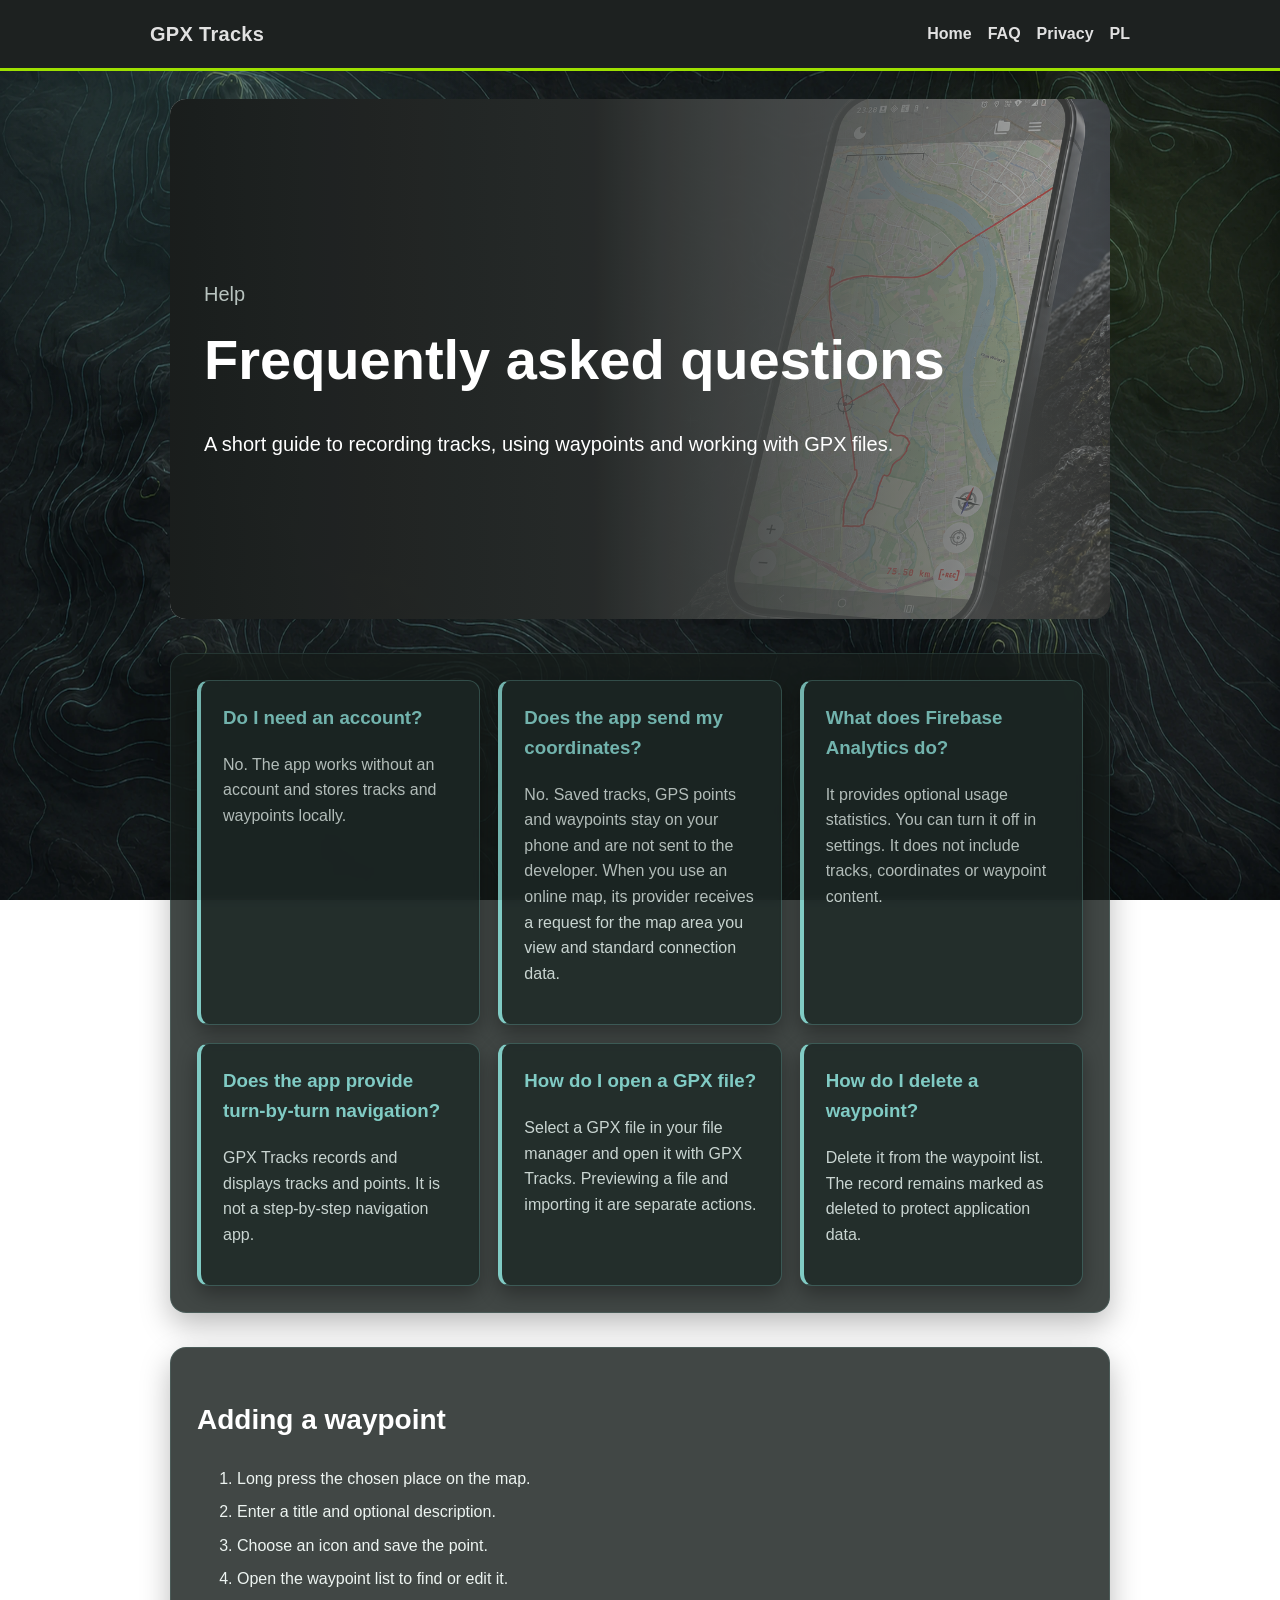
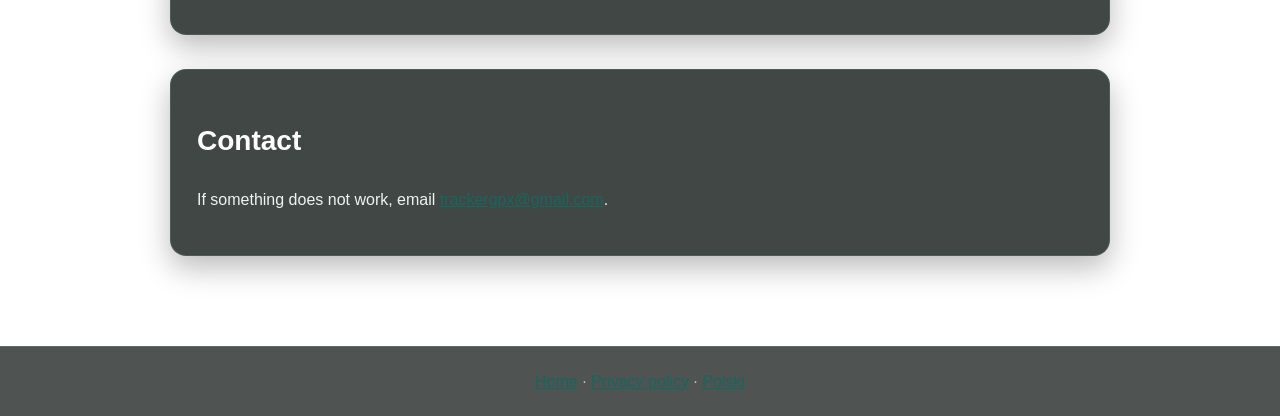
==== faq-en.html @ 9d8d98e7 "nowy tekst" ====
<!doctype html><html lang="en"><head><meta charset="utf-8"><meta name="viewport" content="width=device-width, initial-scale=1"><title>FAQ – GPX Tracks</title><link rel="stylesheet" href="style.css"></head><body><header><nav><strong>GPX Tracks</strong><div><a href="index-en.html">Home</a><a href="faq-en.html">FAQ</a><a href="privacy.html">Privacy</a><a href="faq.html">PL</a></div></nav></header><main><div class="hero"><p class="muted">Help</p><h1>Frequently asked questions</h1><p>A short guide to recording tracks, using waypoints and working with GPX files.</p></div><section><div class="grid"><article class="card"><h3>Do I need an account?</h3><p>No. The app works without an account and stores tracks and waypoints locally.</p></article><article class="card"><h3>Does the app send my coordinates?</h3><p>No. Saved tracks, GPS points and waypoints stay on your phone and are not sent to the developer. When you use an online map, its provider receives a request for the map area you view and standard connection data.</p></article><article class="card"><h3>What does Firebase Analytics do?</h3><p>It provides optional usage statistics. You can turn it off in settings. It does not include tracks, coordinates or waypoint content.</p></article><article class="card"><h3>Does the app provide turn-by-turn navigation?</h3><p>GPX Tracks records and displays tracks and points. It is not a step-by-step navigation app.</p></article><article class="card"><h3>How do I open a GPX file?</h3><p>Select a GPX file in your file manager and open it with GPX Tracks. Previewing a file and importing it are separate actions.</p></article><article class="card"><h3>How do I delete a waypoint?</h3><p>Delete it from the waypoint list. The record remains marked as deleted to protect application data.</p></article></div></section><section><h2>Adding a waypoint</h2><ol><li>Long press the chosen place on the map.</li><li>Enter a title and optional description.</li><li>Choose an icon and save the point.</li><li>Open the waypoint list to find or edit it.</li></ol></section><section><h2>Contact</h2><p>If something does not work, email <a href="mailto:trackergpx@gmail.com">trackergpx@gmail.com</a>.</p></section></main><footer><a href="index-en.html">Home</a> · <a href="privacy.html">Privacy policy</a> · <a href="faq.html">Polski</a></footer></body></html>
---- style.css ----
:root{--dark:#202423;--panel:#2d3331;--lime:#b3ff00;--teal:#80cbc4;--bg:#eef1ef;--text:#26332f;--muted:#65716d}
*{box-sizing:border-box}body{font-family:Arial,sans-serif;margin:0;background:radial-gradient(circle at 12% 8%,rgba(128,203,196,.18),transparent 28%),radial-gradient(circle at 88% 28%,rgba(179,255,0,.08),transparent 26%),url("assets/gpx-tracks-contours-realistic-4k.webp"),linear-gradient(135deg,#111716 0%,#202827 48%,#121716 100%);background-attachment:fixed;color:#edf4f1;line-height:1.6}header{background:var(--dark);color:#fff;padding:18px 24px;border-bottom:3px solid var(--lime)}nav{max-width:980px;margin:auto;display:flex;gap:18px;align-items:center;justify-content:space-between;flex-wrap:wrap}nav strong{font-size:20px;letter-spacing:.3px}nav div{display:flex;gap:16px;flex-wrap:wrap}nav a{color:#fff;text-decoration:none;font-weight:bold}main{max-width:980px;margin:0 auto;padding:28px 20px 56px}section:not(.visual){background:rgba(24,31,29,.82);padding:26px;border:1px solid rgba(128,203,196,.16);border-radius:16px;box-shadow:0 12px 30px #0004}section:not(.visual) h2{color:#fff}.hero{padding:54px 0 34px;max-width:720px}.hero h1{font-size:clamp(32px,6vw,56px);line-height:1.08;color:var(--dark);margin:0 0 18px}.hero p{font-size:20px}.button{display:inline-block;background:var(--lime);color:var(--dark);padding:12px 18px;border-radius:8px;text-decoration:none;font-weight:bold;margin:8px 8px 8px 0}.button.secondary{background:var(--dark);color:#fff}.grid{display:grid;grid-template-columns:repeat(auto-fit,minmax(220px,1fr));gap:18px}.card{background:rgba(31,42,40,.86);padding:22px;border-radius:12px;border:1px solid rgba(128,203,196,.28);border-left:4px solid var(--teal);box-shadow:0 8px 20px #0005;backdrop-filter:blur(4px)}.card h2,.card h3{color:var(--dark);margin-top:0}section{margin:34px 0}h2{color:var(--dark);font-size:28px}.muted,.updated{color:var(--muted);font-size:14px}li{margin:8px 0}footer{border-top:1px solid rgba(128,203,196,.2);padding:22px 20px;color:#b8c3bf;text-align:center;background:rgba(12,17,16,.72)}a{color:#17675f}.screenshots{display:grid;grid-template-columns:repeat(auto-fit,minmax(160px,1fr));gap:16px;align-items:start}.screenshots img{width:100%;border-radius:16px;border:3px solid var(--dark);box-shadow:0 8px 18px #0002}
.hero{background-image:linear-gradient(90deg,rgba(238,241,239,.96) 0%,rgba(238,241,239,.82) 52%,rgba(238,241,239,.25) 100%),url("assets/gpx-tracks-hero-real-screen.png");background-size:cover;background-position:center right;border-radius:16px;padding:54px 34px 34px;max-width:980px}
.visual img{width:100%;border-radius:16px}
.visual{display:none}.hero{position:relative;overflow:hidden;min-height:520px;display:flex;flex-direction:column;justify-content:center}.hero:before{content:"";position:absolute;inset:0;background:linear-gradient(90deg,rgba(20,24,23,.96) 0%,rgba(20,24,23,.88) 45%,rgba(20,24,23,.18) 100%);z-index:0}.hero>*{position:relative;z-index:1}.hero h1,.hero p{color:#fff}.hero .muted{color:#b8c3bf}.hero a{color:var(--dark)}.hero .button.secondary{color:#fff}@media(max-width:640px){.hero{min-height:500px;padding:34px 24px}.hero:before{background:rgba(20,24,23,.78)}}
main:has(.updated){background:#fff;color:var(--text);border-radius:16px;box-shadow:0 12px 30px #0004}main:has(.updated) h1,main:has(.updated) h2{color:var(--dark)}
body{background-repeat:no-repeat;background-size:100% 100%;}
.card{color:#edf4f1}.card p{color:#c9d5d1}.card h3{color:var(--teal)}
body:after{content:"";position:fixed;inset:0;background:rgba(8,14,13,.12);pointer-events:none;z-index:0}
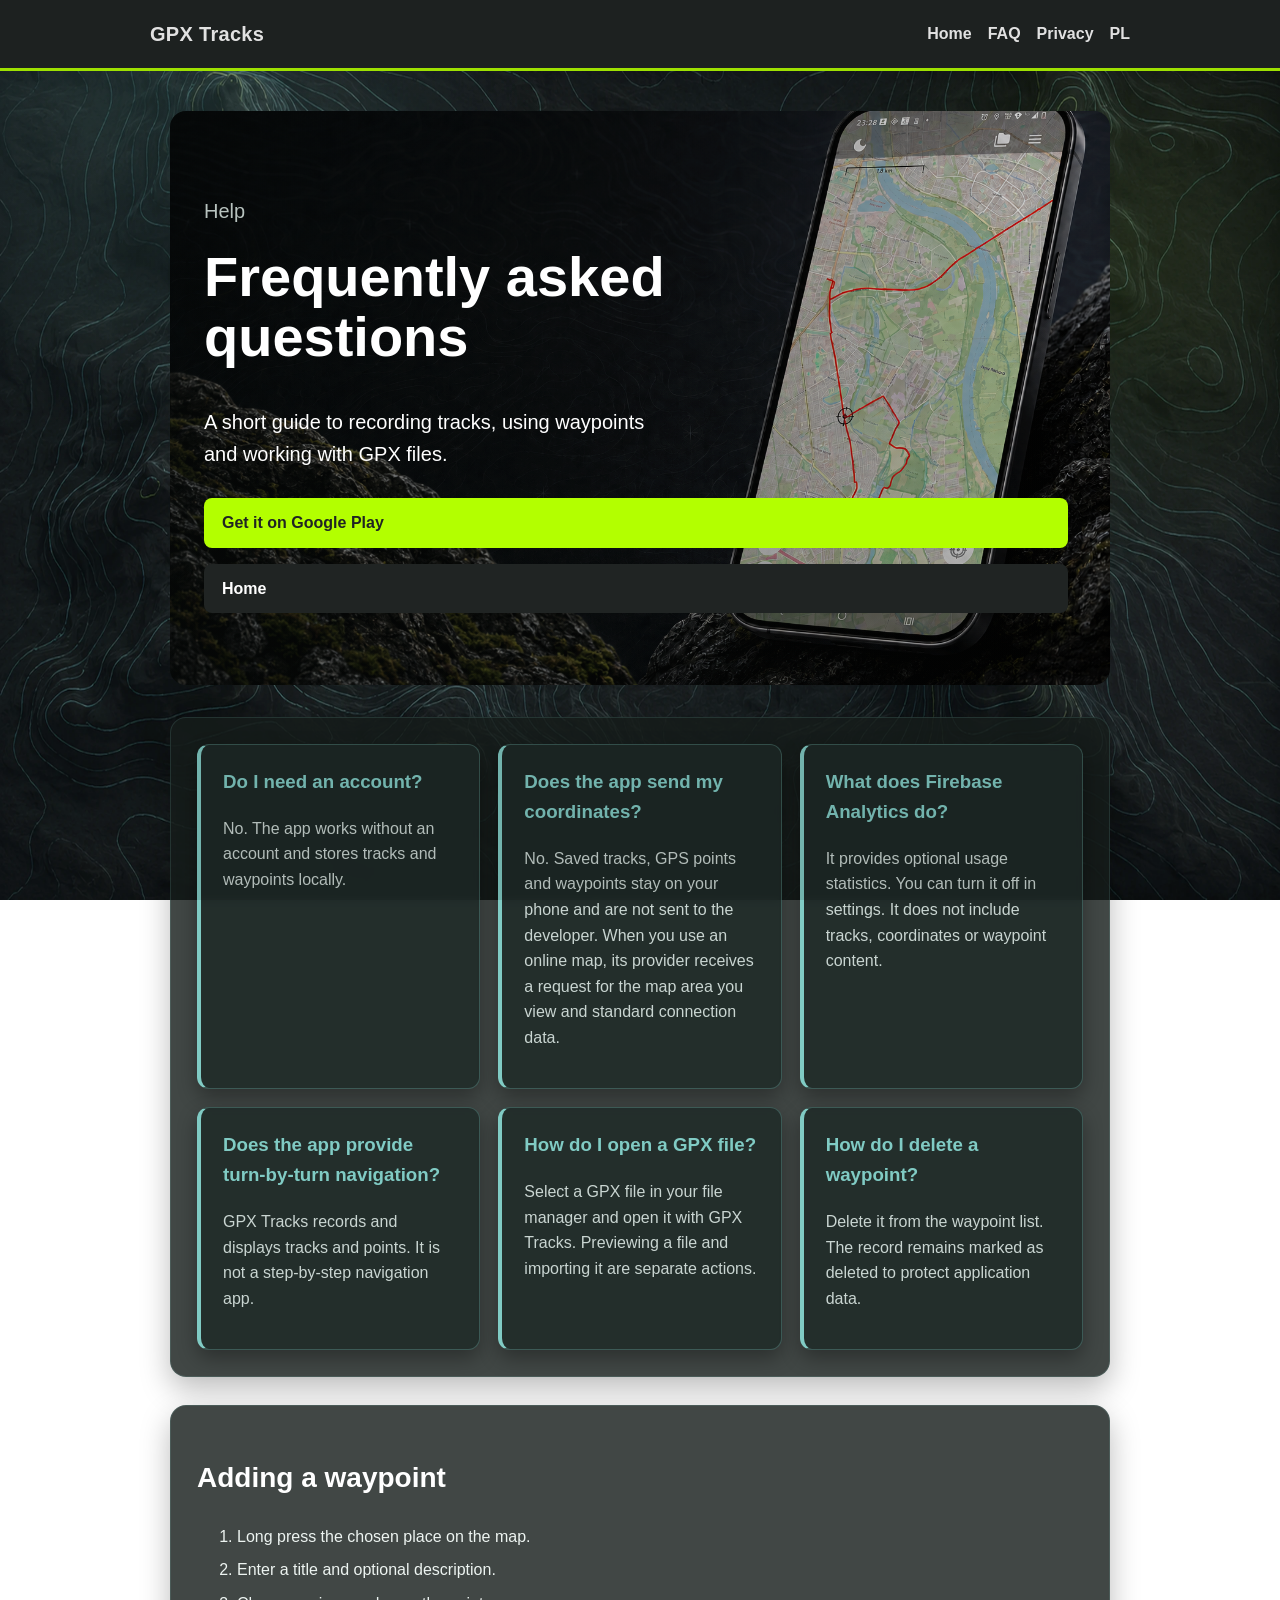
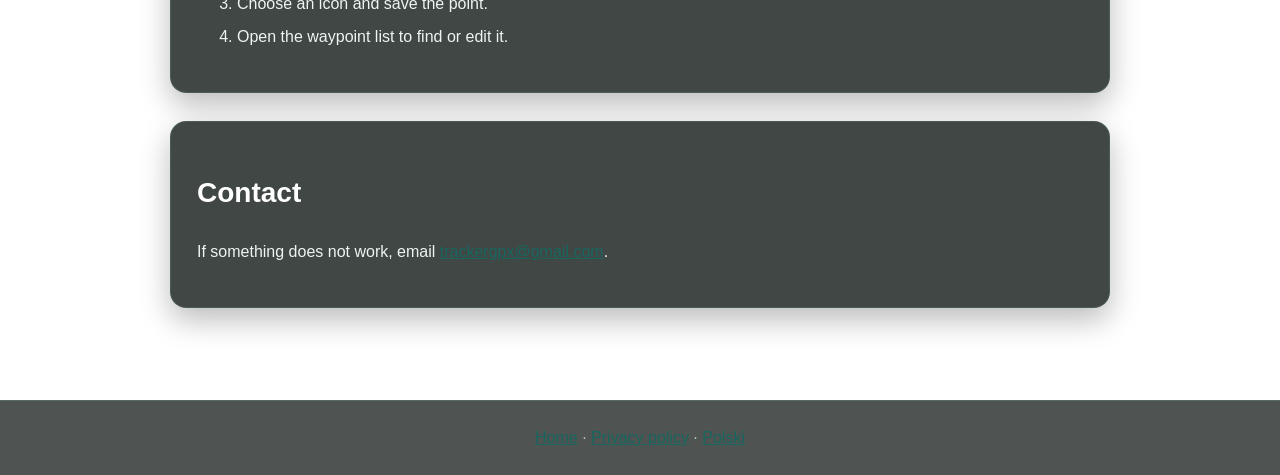
==== commit 0f5316be: "asj" ====
--- a/faq-en.html
+++ b/faq-en.html
@@ -1 +1 @@
-<!doctype html><html lang="en"><head><meta charset="utf-8"><meta name="viewport" content="width=device-width, initial-scale=1"><title>FAQ – GPX Tracks</title><link rel="stylesheet" href="style.css"></head><body><header><nav><strong>GPX Tracks</strong><div><a href="index-en.html">Home</a><a href="faq-en.html">FAQ</a><a href="privacy.html">Privacy</a><a href="faq.html">PL</a></div></nav></header><main><div class="hero"><p class="muted">Help</p><h1>Frequently asked questions</h1><p>A short guide to recording tracks, using waypoints and working with GPX files.</p></div><section><div class="grid"><article class="card"><h3>Do I need an account?</h3><p>No. The app works without an account and stores tracks and waypoints locally.</p></article><article class="card"><h3>Does the app send my coordinates?</h3><p>No. Saved tracks, GPS points and waypoints stay on your phone and are not sent to the developer. When you use an online map, its provider receives a request for the map area you view and standard connection data.</p></article><article class="card"><h3>What does Firebase Analytics do?</h3><p>It provides optional usage statistics. You can turn it off in settings. It does not include tracks, coordinates or waypoint content.</p></article><article class="card"><h3>Does the app provide turn-by-turn navigation?</h3><p>GPX Tracks records and displays tracks and points. It is not a step-by-step navigation app.</p></article><article class="card"><h3>How do I open a GPX file?</h3><p>Select a GPX file in your file manager and open it with GPX Tracks. Previewing a file and importing it are separate actions.</p></article><article class="card"><h3>How do I delete a waypoint?</h3><p>Delete it from the waypoint list. The record remains marked as deleted to protect application data.</p></article></div></section><section><h2>Adding a waypoint</h2><ol><li>Long press the chosen place on the map.</li><li>Enter a title and optional description.</li><li>Choose an icon and save the point.</li><li>Open the waypoint list to find or edit it.</li></ol></section><section><h2>Contact</h2><p>If something does not work, email <a href="mailto:trackergpx@gmail.com">trackergpx@gmail.com</a>.</p></section></main><footer><a href="index-en.html">Home</a> · <a href="privacy.html">Privacy policy</a> · <a href="faq.html">Polski</a></footer></body></html>
+<!doctype html><html lang="en"><head><meta charset="utf-8"><meta name="viewport" content="width=device-width, initial-scale=1"><title>FAQ – GPX Tracks</title><link rel="stylesheet" href="style.css"></head><body><header><nav><strong>GPX Tracks</strong><div><a href="index-en.html">Home</a><a href="faq-en.html">FAQ</a><a href="privacy-en.html">Privacy</a><a href="faq.html">PL</a></div></nav></header><main><div class="hero"><p class="muted">Help</p><h1>Frequently asked questions</h1><p>A short guide to recording tracks, using waypoints and working with GPX files.</p><a class="button" href="https://play.google.com/store/apps/details?id=pl.smolisoft.gpxtracker">Get it on Google Play</a><a class="button secondary" href="index-en.html">Home</a></div><section><div class="grid"><article class="card"><h3>Do I need an account?</h3><p>No. The app works without an account and stores tracks and waypoints locally.</p></article><article class="card"><h3>Does the app send my coordinates?</h3><p>No. Saved tracks, GPS points and waypoints stay on your phone and are not sent to the developer. When you use an online map, its provider receives a request for the map area you view and standard connection data.</p></article><article class="card"><h3>What does Firebase Analytics do?</h3><p>It provides optional usage statistics. You can turn it off in settings. It does not include tracks, coordinates or waypoint content.</p></article><article class="card"><h3>Does the app provide turn-by-turn navigation?</h3><p>GPX Tracks records and displays tracks and points. It is not a step-by-step navigation app.</p></article><article class="card"><h3>How do I open a GPX file?</h3><p>Select a GPX file in your file manager and open it with GPX Tracks. Previewing a file and importing it are separate actions.</p></article><article class="card"><h3>How do I delete a waypoint?</h3><p>Delete it from the waypoint list. The record remains marked as deleted to protect application data.</p></article></div></section><section><h2>Adding a waypoint</h2><ol><li>Long press the chosen place on the map.</li><li>Enter a title and optional description.</li><li>Choose an icon and save the point.</li><li>Open the waypoint list to find or edit it.</li></ol></section><section><h2>Contact</h2><p>If something does not work, email <a href="mailto:trackergpx@gmail.com">trackergpx@gmail.com</a>.</p></section></main><footer><a href="index-en.html">Home</a> · <a href="privacy-en.html">Privacy policy</a> · <a href="faq.html">Polski</a></footer></body></html>
--- a/style.css
+++ b/style.css
@@ -1,9 +1,19 @@
 :root{--dark:#202423;--panel:#2d3331;--lime:#b3ff00;--teal:#80cbc4;--bg:#eef1ef;--text:#26332f;--muted:#65716d}
 *{box-sizing:border-box}body{font-family:Arial,sans-serif;margin:0;background:radial-gradient(circle at 12% 8%,rgba(128,203,196,.18),transparent 28%),radial-gradient(circle at 88% 28%,rgba(179,255,0,.08),transparent 26%),url("assets/gpx-tracks-contours-realistic-4k.webp"),linear-gradient(135deg,#111716 0%,#202827 48%,#121716 100%);background-attachment:fixed;color:#edf4f1;line-height:1.6}header{background:var(--dark);color:#fff;padding:18px 24px;border-bottom:3px solid var(--lime)}nav{max-width:980px;margin:auto;display:flex;gap:18px;align-items:center;justify-content:space-between;flex-wrap:wrap}nav strong{font-size:20px;letter-spacing:.3px}nav div{display:flex;gap:16px;flex-wrap:wrap}nav a{color:#fff;text-decoration:none;font-weight:bold}main{max-width:980px;margin:0 auto;padding:28px 20px 56px}section:not(.visual){background:rgba(24,31,29,.82);padding:26px;border:1px solid rgba(128,203,196,.16);border-radius:16px;box-shadow:0 12px 30px #0004}section:not(.visual) h2{color:#fff}.hero{padding:54px 0 34px;max-width:720px}.hero h1{font-size:clamp(32px,6vw,56px);line-height:1.08;color:var(--dark);margin:0 0 18px}.hero p{font-size:20px}.button{display:inline-block;background:var(--lime);color:var(--dark);padding:12px 18px;border-radius:8px;text-decoration:none;font-weight:bold;margin:8px 8px 8px 0}.button.secondary{background:var(--dark);color:#fff}.grid{display:grid;grid-template-columns:repeat(auto-fit,minmax(220px,1fr));gap:18px}.card{background:rgba(31,42,40,.86);padding:22px;border-radius:12px;border:1px solid rgba(128,203,196,.28);border-left:4px solid var(--teal);box-shadow:0 8px 20px #0005;backdrop-filter:blur(4px)}.card h2,.card h3{color:var(--dark);margin-top:0}section{margin:34px 0}h2{color:var(--dark);font-size:28px}.muted,.updated{color:var(--muted);font-size:14px}li{margin:8px 0}footer{border-top:1px solid rgba(128,203,196,.2);padding:22px 20px;color:#b8c3bf;text-align:center;background:rgba(12,17,16,.72)}a{color:#17675f}.screenshots{display:grid;grid-template-columns:repeat(auto-fit,minmax(160px,1fr));gap:16px;align-items:start}.screenshots img{width:100%;border-radius:16px;border:3px solid var(--dark);box-shadow:0 8px 18px #0002}
-.hero{background-image:linear-gradient(90deg,rgba(238,241,239,.96) 0%,rgba(238,241,239,.82) 52%,rgba(238,241,239,.25) 100%),url("assets/gpx-tracks-hero-real-screen.png");background-size:cover;background-position:center right;border-radius:16px;padding:54px 34px 34px;max-width:980px}
+.hero{background-image:linear-gradient(90deg,rgba(10,15,14,.32) 0%,rgba(10,15,14,.20) 43%,rgba(10,15,14,.06) 72%,rgba(10,15,14,0) 100%),url("assets/gpx-tracks-hero-real-screen.png");background-size:100% auto;background-position:center bottom;background-repeat:no-repeat;background-color:#0a0f0e;border-radius:16px;padding:54px 34px 34px;max-width:980px;min-height:620px}
 .visual img{width:100%;border-radius:16px}
-.visual{display:none}.hero{position:relative;overflow:hidden;min-height:520px;display:flex;flex-direction:column;justify-content:center}.hero:before{content:"";position:absolute;inset:0;background:linear-gradient(90deg,rgba(20,24,23,.96) 0%,rgba(20,24,23,.88) 45%,rgba(20,24,23,.18) 100%);z-index:0}.hero>*{position:relative;z-index:1}.hero h1,.hero p{color:#fff}.hero .muted{color:#b8c3bf}.hero a{color:var(--dark)}.hero .button.secondary{color:#fff}@media(max-width:640px){.hero{min-height:500px;padding:34px 24px}.hero:before{background:rgba(20,24,23,.78)}}
+.visual{display:none}.hero{position:relative;overflow:hidden;min-height:520px;display:flex;flex-direction:column;justify-content:center}.hero:before{content:"";position:absolute;inset:0;background:linear-gradient(90deg,rgba(10,15,14,.20),rgba(10,15,14,.04));z-index:0}.hero>*{position:relative;z-index:1}.hero h1,.hero p{color:#fff}.hero .muted{color:#b8c3bf}.hero a{color:var(--dark)}.hero .button.secondary{color:#fff}@media(max-width:640px){.hero{min-height:500px;padding:34px 24px}.hero:before{background:rgba(10,15,14,.28)}}
 main:has(.updated){background:#fff;color:var(--text);border-radius:16px;box-shadow:0 12px 30px #0004}main:has(.updated) h1,main:has(.updated) h2{color:var(--dark)}
 body{background-repeat:no-repeat;background-size:100% 100%;}
 .card{color:#edf4f1}.card p{color:#c9d5d1}.card h3{color:var(--teal)}
 body:after{content:"";position:fixed;inset:0;background:rgba(8,14,13,.12);pointer-events:none;z-index:0}
+.hero h1,.hero>p{max-width:470px}.hero .button{position:relative}
+main:has(.updated){background:rgba(24,31,29,.88);color:#edf4f1;border:1px solid rgba(128,203,196,.18);box-shadow:0 12px 30px #0005}main:has(.updated) h1,main:has(.updated) h2{color:#fff}main:has(.updated) a{color:var(--teal)}main:has(.updated) .updated{color:#b8c3bf}
+/* Wspólne odstępy pionowe wszystkich podstron. */
+main{padding:40px 20px 64px}
+.hero{padding:64px 34px;margin:0 0 32px}
+section{margin:28px 0}
+footer{padding:24px 20px}
+@media(max-width:640px){main{padding:28px 16px 44px}.hero{padding:42px 24px;margin-bottom:24px}section{margin:22px 0}}
+main:has(.updated){margin:32px auto 40px}
+@media(max-width:640px){main:has(.updated){margin:22px auto 28px}}
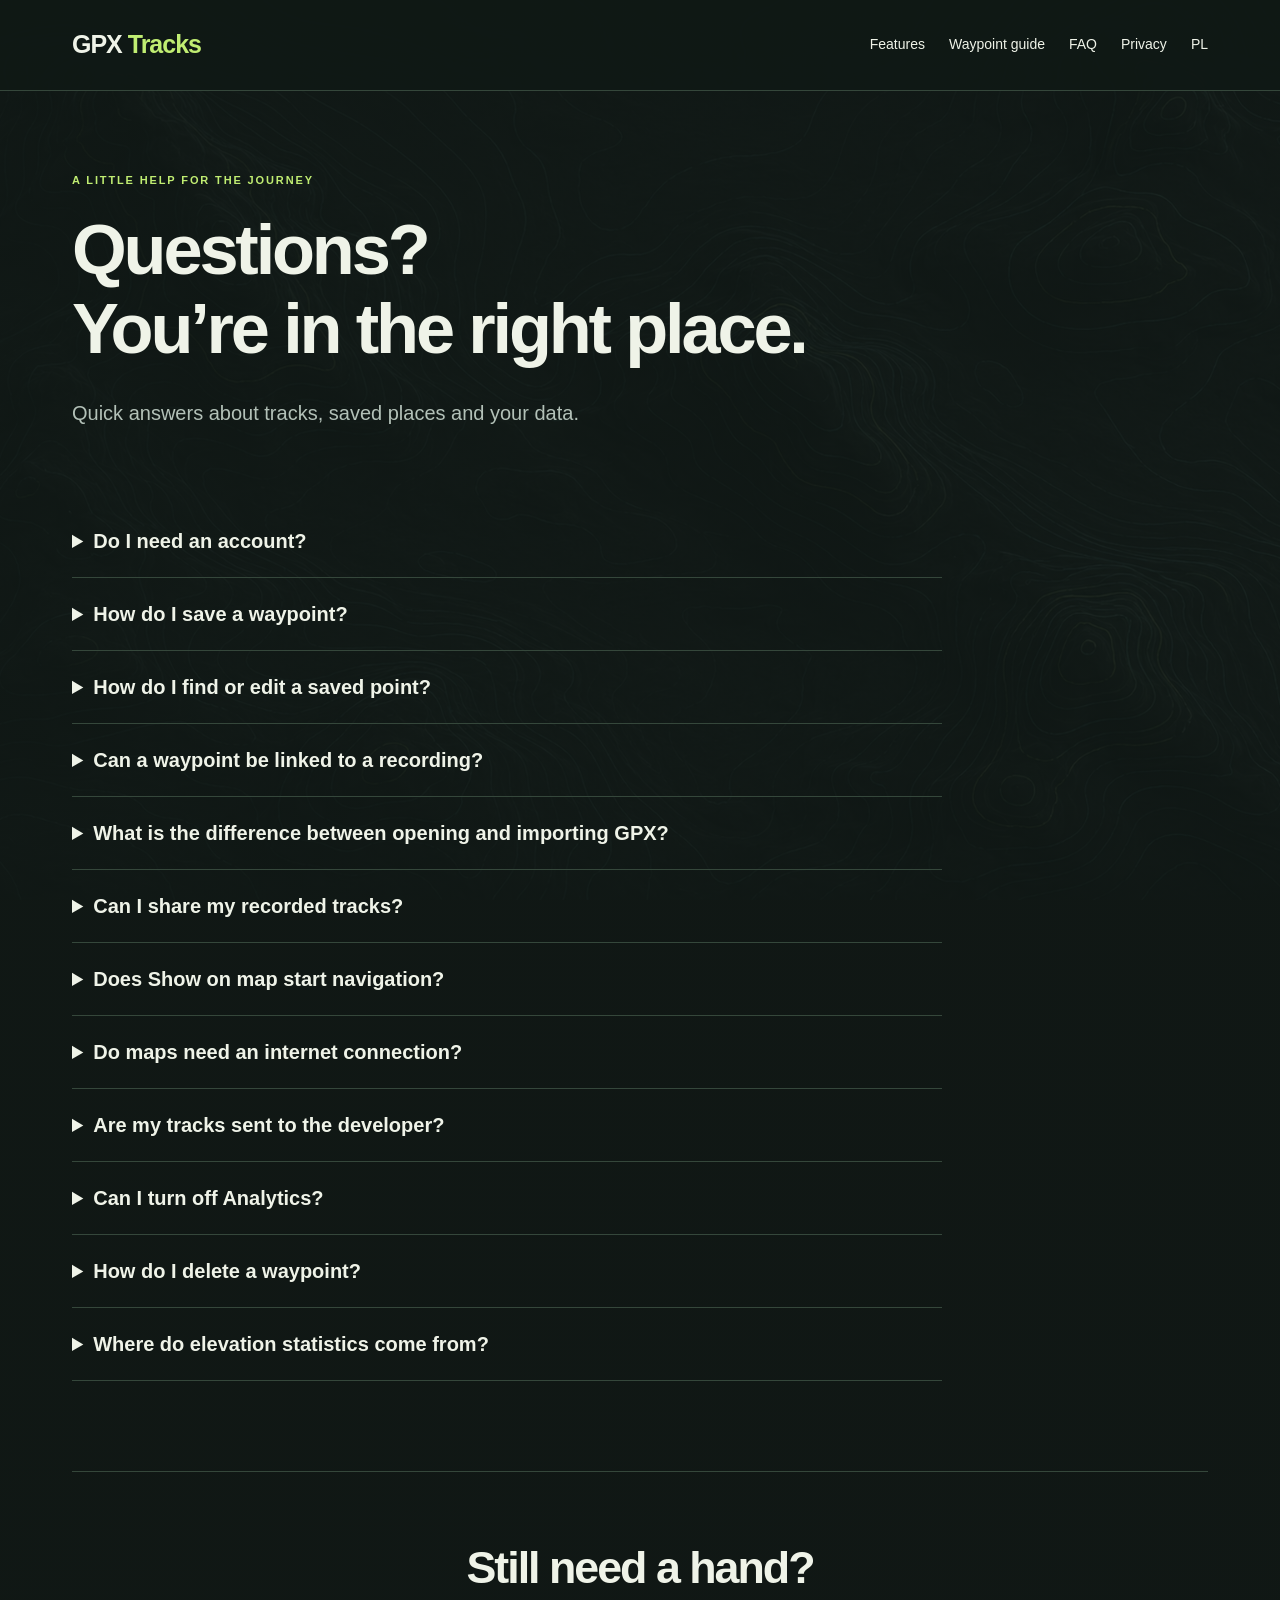
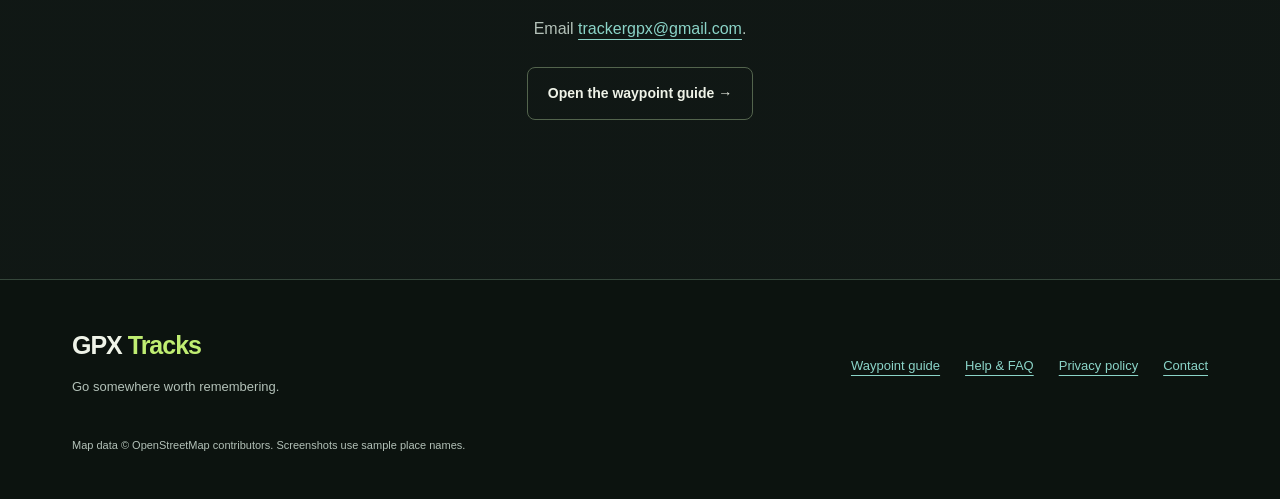
==== commit 15125ecf: "nowa wersja strony, z waypointami" ====
--- a/faq-en.html
+++ b/faq-en.html
@@ -1 +1,2 @@
-<!doctype html><html lang="en"><head><meta charset="utf-8"><meta name="viewport" content="width=device-width, initial-scale=1"><title>FAQ – GPX Tracks</title><link rel="stylesheet" href="style.css"></head><body><header><nav><strong>GPX Tracks</strong><div><a href="index-en.html">Home</a><a href="faq-en.html">FAQ</a><a href="privacy-en.html">Privacy</a><a href="faq.html">PL</a></div></nav></header><main><div class="hero"><p class="muted">Help</p><h1>Frequently asked questions</h1><p>A short guide to recording tracks, using waypoints and working with GPX files.</p><a class="button" href="https://play.google.com/store/apps/details?id=pl.smolisoft.gpxtracker">Get it on Google Play</a><a class="button secondary" href="index-en.html">Home</a></div><section><div class="grid"><article class="card"><h3>Do I need an account?</h3><p>No. The app works without an account and stores tracks and waypoints locally.</p></article><article class="card"><h3>Does the app send my coordinates?</h3><p>No. Saved tracks, GPS points and waypoints stay on your phone and are not sent to the developer. When you use an online map, its provider receives a request for the map area you view and standard connection data.</p></article><article class="card"><h3>What does Firebase Analytics do?</h3><p>It provides optional usage statistics. You can turn it off in settings. It does not include tracks, coordinates or waypoint content.</p></article><article class="card"><h3>Does the app provide turn-by-turn navigation?</h3><p>GPX Tracks records and displays tracks and points. It is not a step-by-step navigation app.</p></article><article class="card"><h3>How do I open a GPX file?</h3><p>Select a GPX file in your file manager and open it with GPX Tracks. Previewing a file and importing it are separate actions.</p></article><article class="card"><h3>How do I delete a waypoint?</h3><p>Delete it from the waypoint list. The record remains marked as deleted to protect application data.</p></article></div></section><section><h2>Adding a waypoint</h2><ol><li>Long press the chosen place on the map.</li><li>Enter a title and optional description.</li><li>Choose an icon and save the point.</li><li>Open the waypoint list to find or edit it.</li></ol></section><section><h2>Contact</h2><p>If something does not work, email <a href="mailto:trackergpx@gmail.com">trackergpx@gmail.com</a>.</p></section></main><footer><a href="index-en.html">Home</a> · <a href="privacy-en.html">Privacy policy</a> · <a href="faq.html">Polski</a></footer></body></html>
+<!doctype html>
+<html lang="en"><head><meta charset="utf-8"><meta name="viewport" content="width=device-width, initial-scale=1"><meta name="description" content="Answers about GPX Tracks, waypoint editing, GPX import and export, local storage and optional analytics."><meta name="theme-color" content="#101815"><title>FAQ — GPX Tracks</title><link rel="stylesheet" href="style.css"></head><body><a class="skip-link" href="#content">Skip to content</a><header><nav aria-label="Main navigation"><a class="brand" href="index.html">GPX <span>Tracks</span></a><div><a href="index.html#features">Features</a><a href="waypoints-en.html">Waypoint guide</a><a href="faq-en.html">FAQ</a><a href="privacy-en.html">Privacy</a><a href="faq.html" lang="pl" aria-label="Polska wersja strony">PL</a></div></nav></header><main id="content"><div class="page-heading"><p class="eyebrow">A LITTLE HELP FOR THE JOURNEY</p><h1>Questions?<br>You’re in the right place.</h1><p class="lead">Quick answers about tracks, saved places and your data.</p></div><section class="faq-list"><details id="basics"><summary>Do I need an account?</summary><p>No. You can record tracks and save waypoints without creating an account. Your tracks and saved places are stored locally on your phone.</p></details><details id="waypoints"><summary>How do I save a waypoint?</summary><p>Touch and hold a place on the map, enter a title, optionally add a description, choose an icon and tap Save. See the <a href="waypoints-en.html">illustrated waypoint guide</a>.</p></details><details id="find"><summary>How do I find or edit a saved point?</summary><p>Open the main menu and tap Saved waypoints. Select a point, then use Show on map or open its editor to change the name, note or icon.</p></details><details id="linked"><summary>Can a waypoint be linked to a recording?</summary><p>A point created while recording can retain a link to that track. Its details let you show or hide the linked track. Points saved outside a recording do not need a linked track.</p></details><details id="gpx"><summary>What is the difference between opening and importing GPX?</summary><p>Opening a GPX file shows a preview. Importing saves the track in your local library. You can open a file from your file manager with GPX Tracks or use Load GPX files in the app menu.</p></details><details id="export"><summary>Can I share my recorded tracks?</summary><p>Yes. Export a track as a GPX file and use the sharing options available on your phone. The app or person you share with receives that exported copy.</p></details><details id="navigation"><summary>Does Show on map start navigation?</summary><p>No. It centres the map on your point. GPX Tracks records and displays tracks and saved places; it does not provide turn-by-turn directions.</p></details><details id="offline"><summary>Do maps need an internet connection?</summary><p>The online maps need internet access. Experimental offline maps are not part of the current production offering.</p></details><details id="privacy"><summary>Are my tracks sent to the developer?</summary><p>Saved tracks, coordinates and waypoint content are not uploaded to the developer. Online map providers receive requests for the map area you view and standard connection data. Read the <a href="privacy-en.html">privacy policy</a> for details.</p></details><details id="analytics"><summary>Can I turn off Analytics?</summary><p>Yes, in Settings. Optional Firebase Analytics measures app usage without track coordinates, GPX file names or waypoint content.</p></details><details id="delete"><summary>How do I delete a waypoint?</summary><p>Open the point’s details, choose Delete waypoint and confirm. It disappears from the map and saved list. There is currently no restore control in the app.</p></details><details id="elevation"><summary>Where do elevation statistics come from?</summary><p>They are calculated locally from altitude measurements recorded by your device’s GPS. Coordinates are not sent to an external elevation service.</p></details></section><section class="closing"><h2>Still need a hand?</h2><p>Email <a href="mailto:trackergpx@gmail.com">trackergpx@gmail.com</a>.</p><a class="button secondary" href="waypoints-en.html">Open the waypoint guide →</a></section></main><footer><div><a class="brand" href="index.html">GPX <span>Tracks</span></a><p>Go somewhere worth remembering.</p></div><div><a href="waypoints-en.html">Waypoint guide</a><a href="faq-en.html">Help & FAQ</a><a href="privacy-en.html">Privacy policy</a><a href="mailto:trackergpx@gmail.com">Contact</a></div><small>Map data © OpenStreetMap contributors. Screenshots use sample place names.</small></footer></body></html>
--- a/style.css
+++ b/style.css
@@ -1,19 +1,10 @@
-:root{--dark:#202423;--panel:#2d3331;--lime:#b3ff00;--teal:#80cbc4;--bg:#eef1ef;--text:#26332f;--muted:#65716d}
-*{box-sizing:border-box}body{font-family:Arial,sans-serif;margin:0;background:radial-gradient(circle at 12% 8%,rgba(128,203,196,.18),transparent 28%),radial-gradient(circle at 88% 28%,rgba(179,255,0,.08),transparent 26%),url("assets/gpx-tracks-contours-realistic-4k.webp"),linear-gradient(135deg,#111716 0%,#202827 48%,#121716 100%);background-attachment:fixed;color:#edf4f1;line-height:1.6}header{background:var(--dark);color:#fff;padding:18px 24px;border-bottom:3px solid var(--lime)}nav{max-width:980px;margin:auto;display:flex;gap:18px;align-items:center;justify-content:space-between;flex-wrap:wrap}nav strong{font-size:20px;letter-spacing:.3px}nav div{display:flex;gap:16px;flex-wrap:wrap}nav a{color:#fff;text-decoration:none;font-weight:bold}main{max-width:980px;margin:0 auto;padding:28px 20px 56px}section:not(.visual){background:rgba(24,31,29,.82);padding:26px;border:1px solid rgba(128,203,196,.16);border-radius:16px;box-shadow:0 12px 30px #0004}section:not(.visual) h2{color:#fff}.hero{padding:54px 0 34px;max-width:720px}.hero h1{font-size:clamp(32px,6vw,56px);line-height:1.08;color:var(--dark);margin:0 0 18px}.hero p{font-size:20px}.button{display:inline-block;background:var(--lime);color:var(--dark);padding:12px 18px;border-radius:8px;text-decoration:none;font-weight:bold;margin:8px 8px 8px 0}.button.secondary{background:var(--dark);color:#fff}.grid{display:grid;grid-template-columns:repeat(auto-fit,minmax(220px,1fr));gap:18px}.card{background:rgba(31,42,40,.86);padding:22px;border-radius:12px;border:1px solid rgba(128,203,196,.28);border-left:4px solid var(--teal);box-shadow:0 8px 20px #0005;backdrop-filter:blur(4px)}.card h2,.card h3{color:var(--dark);margin-top:0}section{margin:34px 0}h2{color:var(--dark);font-size:28px}.muted,.updated{color:var(--muted);font-size:14px}li{margin:8px 0}footer{border-top:1px solid rgba(128,203,196,.2);padding:22px 20px;color:#b8c3bf;text-align:center;background:rgba(12,17,16,.72)}a{color:#17675f}.screenshots{display:grid;grid-template-columns:repeat(auto-fit,minmax(160px,1fr));gap:16px;align-items:start}.screenshots img{width:100%;border-radius:16px;border:3px solid var(--dark);box-shadow:0 8px 18px #0002}
-.hero{background-image:linear-gradient(90deg,rgba(10,15,14,.32) 0%,rgba(10,15,14,.20) 43%,rgba(10,15,14,.06) 72%,rgba(10,15,14,0) 100%),url("assets/gpx-tracks-hero-real-screen.png");background-size:100% auto;background-position:center bottom;background-repeat:no-repeat;background-color:#0a0f0e;border-radius:16px;padding:54px 34px 34px;max-width:980px;min-height:620px}
-.visual img{width:100%;border-radius:16px}
-.visual{display:none}.hero{position:relative;overflow:hidden;min-height:520px;display:flex;flex-direction:column;justify-content:center}.hero:before{content:"";position:absolute;inset:0;background:linear-gradient(90deg,rgba(10,15,14,.20),rgba(10,15,14,.04));z-index:0}.hero>*{position:relative;z-index:1}.hero h1,.hero p{color:#fff}.hero .muted{color:#b8c3bf}.hero a{color:var(--dark)}.hero .button.secondary{color:#fff}@media(max-width:640px){.hero{min-height:500px;padding:34px 24px}.hero:before{background:rgba(10,15,14,.28)}}
-main:has(.updated){background:#fff;color:var(--text);border-radius:16px;box-shadow:0 12px 30px #0004}main:has(.updated) h1,main:has(.updated) h2{color:var(--dark)}
-body{background-repeat:no-repeat;background-size:100% 100%;}
-.card{color:#edf4f1}.card p{color:#c9d5d1}.card h3{color:var(--teal)}
-body:after{content:"";position:fixed;inset:0;background:rgba(8,14,13,.12);pointer-events:none;z-index:0}
-.hero h1,.hero>p{max-width:470px}.hero .button{position:relative}
-main:has(.updated){background:rgba(24,31,29,.88);color:#edf4f1;border:1px solid rgba(128,203,196,.18);box-shadow:0 12px 30px #0005}main:has(.updated) h1,main:has(.updated) h2{color:#fff}main:has(.updated) a{color:var(--teal)}main:has(.updated) .updated{color:#b8c3bf}
-/* Wspólne odstępy pionowe wszystkich podstron. */
-main{padding:40px 20px 64px}
-.hero{padding:64px 34px;margin:0 0 32px}
-section{margin:28px 0}
-footer{padding:24px 20px}
-@media(max-width:640px){main{padding:28px 16px 44px}.hero{padding:42px 24px;margin-bottom:24px}section{margin:22px 0}}
-main:has(.updated){margin:32px auto 40px}
-@media(max-width:640px){main:has(.updated){margin:22px auto 28px}}
+/* Wspólny motyw strony aplikacji, poradnika i polityki. */
+:root{color-scheme:dark;--bg:#101815;--panel:#19241f;--text:#eff3e8;--muted:#b3c1b8;--lime:#c0ed72;--teal:#8bd4c8;--line:#35473b;--dark:#101815}*{box-sizing:border-box}html{scroll-behavior:smooth;scroll-padding-top:30px}body{margin:0;background:linear-gradient(90deg,#101815ed,#101815df),url('assets/gpx-tracks-contours-realistic-4k.webp') center/cover fixed;color:var(--text);font-family:Arial,Helvetica,sans-serif;line-height:1.65}a{color:var(--teal);text-underline-offset:5px}a:hover{color:var(--lime)}a:focus-visible,summary:focus-visible{outline:3px solid var(--lime);outline-offset:6px}img{display:block;max-width:100%;height:auto}figure{margin:0}header{border-bottom:1px solid var(--line);background:#101815ed}nav{max-width:1200px;margin:auto;min-height:90px;padding:20px 32px;display:flex;align-items:center;justify-content:space-between;gap:24px}nav div{display:flex;gap:24px;flex-wrap:wrap}nav a{text-decoration:none;color:var(--text);font-size:14px}.brand{font-size:25px;font-weight:800;letter-spacing:-1px;color:var(--text);text-decoration:none;white-space:nowrap}.brand span{color:var(--lime)}main{max-width:1200px;margin:auto;padding:0 32px 64px}section{margin:90px 0}h1,h2,h3,p{margin-top:0}h1,h2,h3{line-height:1.12;letter-spacing:-.045em}h1{font-size:clamp(44px,5.5vw,76px);font-weight:650;margin-bottom:28px}h2{font-size:clamp(30px,3.5vw,46px);font-weight:600;margin-bottom:24px}h3{font-size:24px;letter-spacing:-.025em}p{color:var(--muted);margin-bottom:20px}strong{color:var(--text)}.eyebrow{font-size:11px;font-weight:700;letter-spacing:.17em;color:var(--lime);margin-bottom:22px}.lead{font-size:20px;line-height:1.65;max-width:610px}.micro,.muted,.updated{font-size:14px;color:var(--muted)}.button{display:inline-flex;align-items:center;justify-content:center;gap:16px;background:var(--lime);color:#172212;border:1px solid var(--lime);border-radius:8px;padding:14px 20px;text-decoration:none;font-weight:700;font-size:14px;min-height:50px}.button:hover{background:#d1f59a;color:#101815}.button.secondary{background:transparent;color:var(--text);border-color:#53644d}.button.secondary:hover{background:#283525}.actions{display:flex;flex-wrap:wrap;gap:12px;margin:30px 0 22px}.text-link{display:inline-block;font-weight:700;text-decoration:none;border-bottom:1px solid #75958b;padding-bottom:5px}.skip-link{position:absolute;left:20px;top:-100px;background:var(--lime);color:#101815;padding:12px;z-index:10}.skip-link:focus{top:10px}
+/* Oddzielamy ekran aplikacji od nagłówka, aby zachować czytelność obu elementów. */
+.landing-hero{display:grid;grid-template-columns:1.3fr .7fr;gap:68px;align-items:center;margin:58px 0 48px;min-height:670px}.hero-copy em{font-style:normal;color:var(--lime)}.hero-device{position:relative;max-width:300px;margin:0 auto;transform:rotate(4deg);padding:8px;border:1px solid #607364;border-radius:35px;background:#080d0a;box-shadow:20px 26px 75px #0009}.hero-device>img{border-radius:27px;width:100%}.floating-note{position:absolute;bottom:105px;left:-72px;right:-25px;display:flex;align-items:center;gap:14px;background:#1e3027f5;border:1px solid #6d9163;padding:18px;border-radius:12px;transform:rotate(-4deg);box-shadow:0 15px 35px #0005;font-size:15px;font-weight:700}.floating-note>span{font-size:30px;color:var(--lime)}.floating-note small{display:block;font-size:12px;font-weight:400;color:var(--muted)}.value-strip{display:flex;justify-content:space-between;gap:20px;border-top:1px solid var(--line);border-bottom:1px solid var(--line);padding:24px 0;color:var(--muted);font-size:14px}.value-strip span:before{content:'↗';color:var(--lime);margin-right:12px}.section-heading{max-width:730px}.grid{display:grid;grid-template-columns:repeat(auto-fit,minmax(220px,1fr));gap:20px}.card{padding:30px;background:linear-gradient(130deg,#213027,#17201b);border:1px solid var(--line);border-radius:14px}.card p{font-size:15px;margin-bottom:0}.feature-number{display:block;color:var(--teal);font-size:11px;letter-spacing:.13em;margin-bottom:45px}.waypoint-feature,.library-feature,.guide-step{display:grid;grid-template-columns:1fr 1fr;gap:80px;align-items:center}.waypoint-feature{background:#1a2720;border:1px solid var(--line);border-radius:22px;padding:52px}.plain-list{padding:0;list-style:none;color:var(--muted)}.plain-list li{padding:12px 0;border-bottom:1px solid var(--line)}.plain-list strong{display:block}.phone-shot{max-width:295px;margin:0 auto}.phone-shot img{width:100%;border-radius:20px;border:1px solid #526458;box-shadow:0 18px 45px #0005}.phone-shot a{display:block;border-radius:20px}.phone-shot figcaption{font-size:12px;color:var(--muted);text-align:center;margin-top:15px}.steps{list-style:none;padding:0;display:grid;grid-template-columns:repeat(3,1fr);gap:35px;margin:38px 0}.steps span{font-size:34px;color:var(--teal);font-weight:400}.steps h3{margin:18px 0 14px}.steps p{font-size:15px}.library-feature figure{max-width:390px;margin:auto}.library-feature img{border-radius:18px;border:1px solid var(--line)}.privacy-feature{max-width:850px;padding:44px;border-left:3px solid var(--teal);background:#19241fbf}.closing{text-align:center;padding-top:35px;border-top:1px solid var(--line)}.closing h2{margin-top:35px}.closing p{margin-top:20px}.closing .button{margin:5px}.legacy-banner{width:100%;max-width:850px;margin:0 auto 45px;border:1px solid var(--line);border-radius:16px}footer{padding:45px max(24px,calc((100vw - 1136px)/2));border-top:1px solid var(--line);background:#0c130f;display:flex;justify-content:space-between;gap:30px;flex-wrap:wrap}footer p{font-size:13px;margin:9px 0}footer>div:nth-child(2){display:flex;flex-wrap:wrap;align-items:center;gap:25px;font-size:13px}footer small{width:100%;font-size:11px;color:var(--muted)}.page-heading{padding:80px 0 35px;max-width:800px}.page-heading .muted{max-width:640px}.guide-step{border-top:1px solid var(--line);padding-top:60px;scroll-margin-top:30px}.guide-step>div{max-width:530px}.tip{color:var(--muted);font-size:14px;border-left:3px solid var(--teal);padding:16px 20px;background:var(--panel);margin:26px 0}.example-note{border:1px solid var(--line);border-radius:12px;padding:22px;margin:25px 0;background:#1b2a21}.example-note small{display:block;font-size:10px;letter-spacing:.13em;color:var(--teal);margin-bottom:12px}.example-note strong{font-size:23px}.example-note p{margin:6px 0 0}.faq-list{max-width:870px;margin-top:20px}.faq-list details{border-bottom:1px solid var(--line);padding:22px 0}.faq-list summary{cursor:pointer;font-size:20px;font-weight:600;line-height:1.4}.faq-list details p{margin:16px 0 2px;max-width:750px}.faq-list details:target{background:#263929;padding:22px;border-radius:10px}.policy,main:has(.updated){max-width:870px;padding:55px 35px;background:#15201bef;margin:40px auto;border:1px solid var(--line);border-radius:16px}.policy h1{font-size:45px}.policy h2{font-size:25px;margin-top:35px}.policy p,.policy li{font-size:16px}.policy code{overflow-wrap:anywhere}li{margin-bottom:10px}
+/* Zgodność z wcześniejszymi stronami PL podczas etapowego tłumaczenia. */
+.hero{padding:60px 0;max-width:800px}.hero .button{margin:8px 8px 8px 0}.visual{display:none}.screenshots{display:grid;grid-template-columns:repeat(auto-fit,minmax(160px,1fr));gap:20px}.screenshots img{border-radius:15px}
+@media(min-width:1500px){.landing-hero{min-height:720px}}@media(max-width:900px){nav{align-items:flex-start;gap:18px}nav div{gap:14px}.landing-hero{gap:30px;grid-template-columns:1.15fr .85fr}.hero-device{max-width:250px}.floating-note{left:-30px;right:-10px;font-size:12px;padding:12px}.floating-note small{font-size:10px}.waypoint-feature,.library-feature,.guide-step{gap:35px}.waypoint-feature{padding:30px}.feature-grid{grid-template-columns:1fr}.feature-number{margin-bottom:22px}.steps{gap:20px}.grid{gap:14px}}@media(max-width:640px){nav{padding:20px;flex-direction:column;gap:15px}nav div{gap:12px 18px}nav a{font-size:12px}nav .brand{font-size:25px}main{padding:0 20px 40px}section{margin:60px 0}.landing-hero{grid-template-columns:1fr;margin-top:38px;gap:38px}.hero-copy h1{font-size:47px}.lead{font-size:18px}.actions{flex-direction:column;align-items:stretch}.micro{font-size:12px}.hero-device{max-width:240px;transform:rotate(3deg);margin-bottom:20px}.floating-note{left:-30px;right:-30px;bottom:95px}.value-strip{flex-direction:column;gap:12px;font-size:13px;padding:20px 0}.waypoint-feature,.library-feature,.guide-step{grid-template-columns:1fr;gap:30px}.waypoint-feature{padding:25px 20px;margin-left:-4px;margin-right:-4px}.phone-shot{max-width:270px}.steps{grid-template-columns:1fr;gap:5px}.steps li{padding:18px 0;border-bottom:1px solid var(--line)}.steps span{float:left;margin-right:22px;font-size:25px}.steps h3{margin-top:7px}.steps p{margin-bottom:0}.privacy-feature{padding:25px}.page-heading{padding-top:48px}.guide-step{padding-top:35px}.policy,main:has(.updated){margin:25px 12px;padding:30px 22px}.policy h1{font-size:37px}.policy h2{font-size:24px}.closing .button{display:flex}.card{padding:25px}.library-feature figure{max-width:300px}.library-feature>div{order:-1}footer{padding:32px 22px;flex-direction:column}footer>div:nth-child(2){gap:18px}.hero{padding:40px 0}.hero h1{font-size:42px}}
+@media(prefers-reduced-motion:reduce){html{scroll-behavior:auto}}
+
+.extra-gallery{grid-template-columns:repeat(3,1fr);gap:45px;max-width:900px;margin:35px auto}.extra-gallery figcaption{font-size:13px;text-align:center;color:var(--muted);margin-top:16px}@media(max-width:640px){.extra-gallery{grid-template-columns:1fr;max-width:270px;gap:35px}}
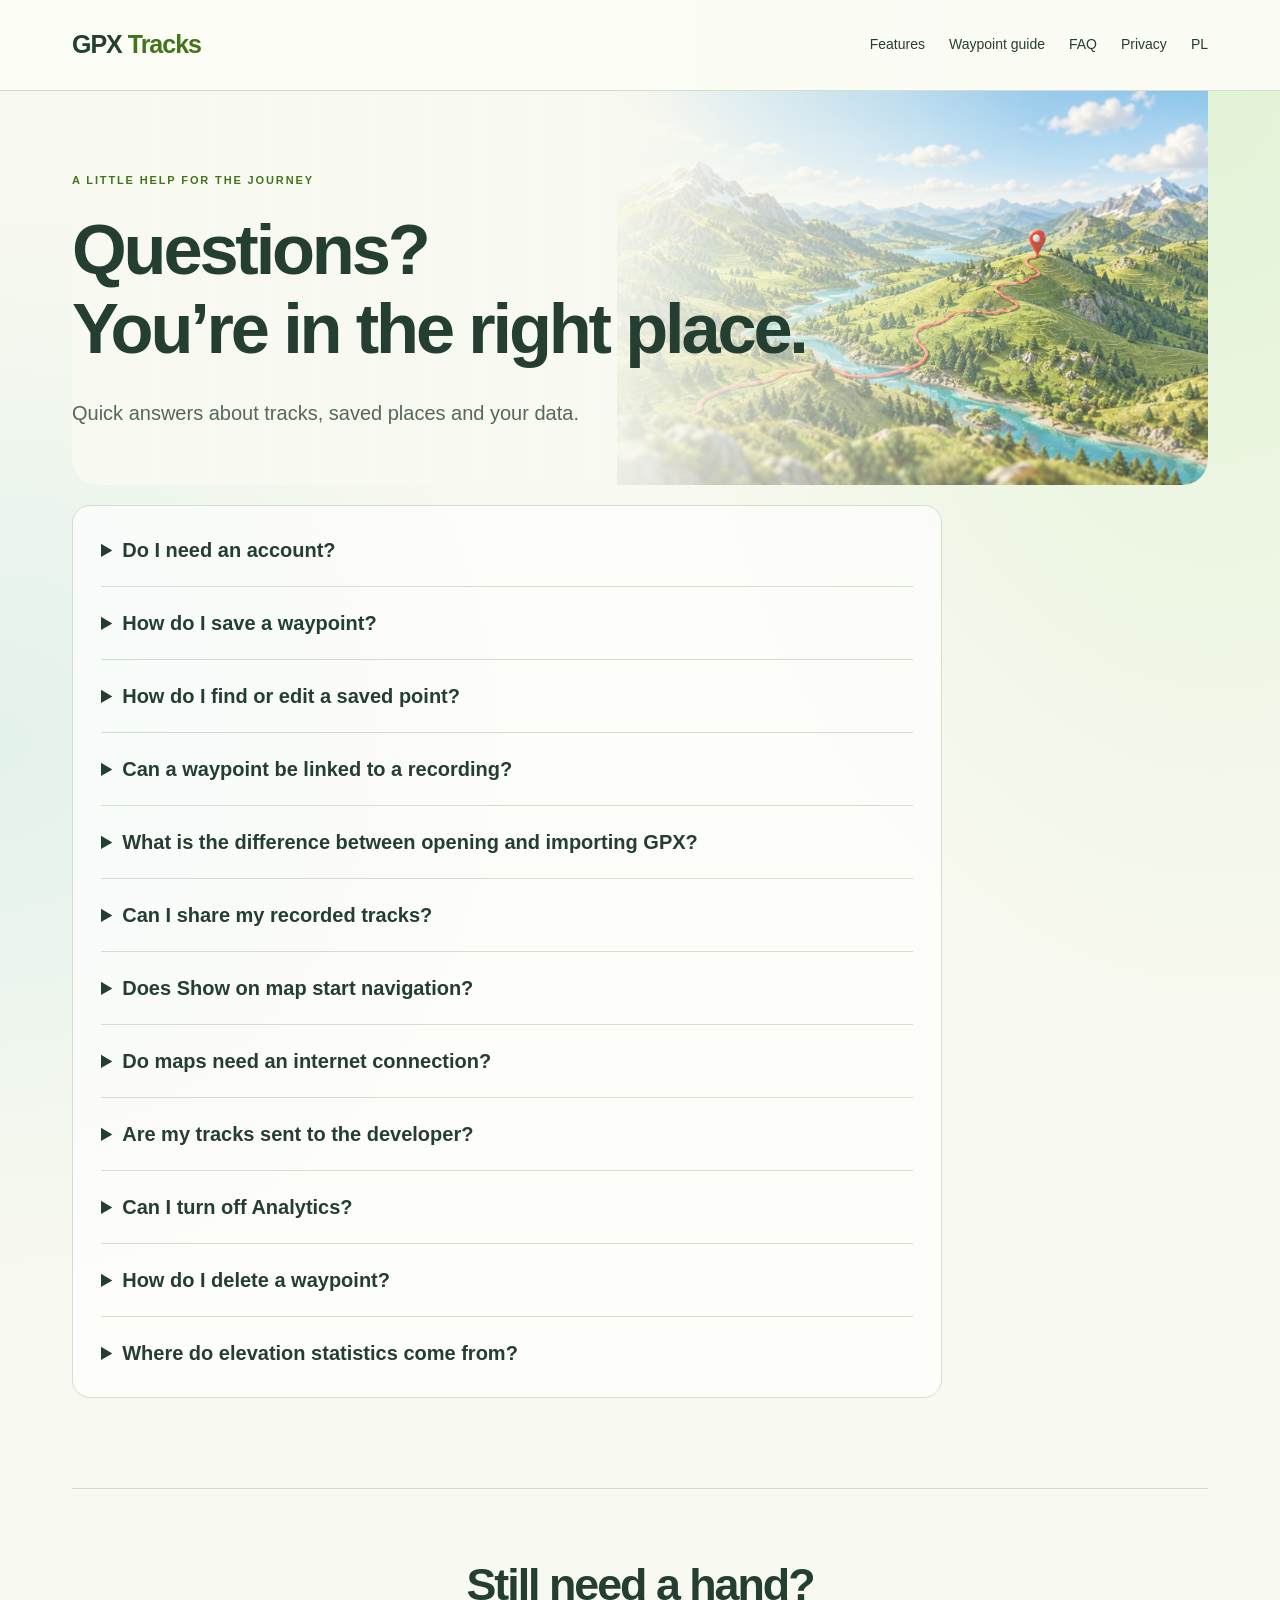
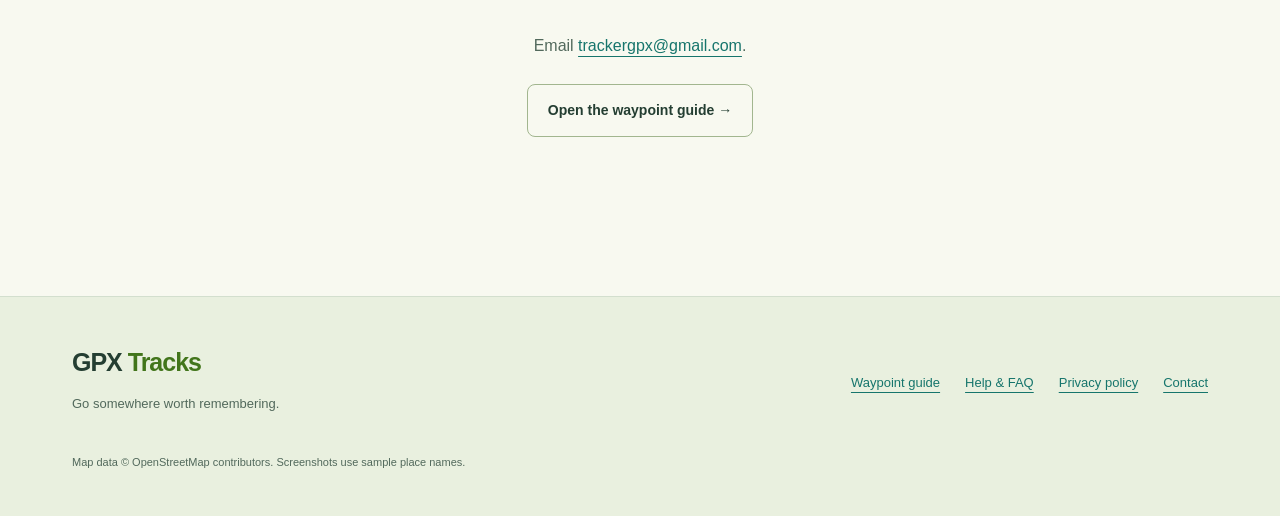
==== commit 78358cad: "nowa wersja strony, z waypointami - wersja jasna - srednia" ====
--- a/faq-en.html
+++ b/faq-en.html
@@ -1,2 +1,2 @@
 <!doctype html>
-<html lang="en"><head><meta charset="utf-8"><meta name="viewport" content="width=device-width, initial-scale=1"><meta name="description" content="Answers about GPX Tracks, waypoint editing, GPX import and export, local storage and optional analytics."><meta name="theme-color" content="#101815"><title>FAQ — GPX Tracks</title><link rel="stylesheet" href="style.css"></head><body><a class="skip-link" href="#content">Skip to content</a><header><nav aria-label="Main navigation"><a class="brand" href="index.html">GPX <span>Tracks</span></a><div><a href="index.html#features">Features</a><a href="waypoints-en.html">Waypoint guide</a><a href="faq-en.html">FAQ</a><a href="privacy-en.html">Privacy</a><a href="faq.html" lang="pl" aria-label="Polska wersja strony">PL</a></div></nav></header><main id="content"><div class="page-heading"><p class="eyebrow">A LITTLE HELP FOR THE JOURNEY</p><h1>Questions?<br>You’re in the right place.</h1><p class="lead">Quick answers about tracks, saved places and your data.</p></div><section class="faq-list"><details id="basics"><summary>Do I need an account?</summary><p>No. You can record tracks and save waypoints without creating an account. Your tracks and saved places are stored locally on your phone.</p></details><details id="waypoints"><summary>How do I save a waypoint?</summary><p>Touch and hold a place on the map, enter a title, optionally add a description, choose an icon and tap Save. See the <a href="waypoints-en.html">illustrated waypoint guide</a>.</p></details><details id="find"><summary>How do I find or edit a saved point?</summary><p>Open the main menu and tap Saved waypoints. Select a point, then use Show on map or open its editor to change the name, note or icon.</p></details><details id="linked"><summary>Can a waypoint be linked to a recording?</summary><p>A point created while recording can retain a link to that track. Its details let you show or hide the linked track. Points saved outside a recording do not need a linked track.</p></details><details id="gpx"><summary>What is the difference between opening and importing GPX?</summary><p>Opening a GPX file shows a preview. Importing saves the track in your local library. You can open a file from your file manager with GPX Tracks or use Load GPX files in the app menu.</p></details><details id="export"><summary>Can I share my recorded tracks?</summary><p>Yes. Export a track as a GPX file and use the sharing options available on your phone. The app or person you share with receives that exported copy.</p></details><details id="navigation"><summary>Does Show on map start navigation?</summary><p>No. It centres the map on your point. GPX Tracks records and displays tracks and saved places; it does not provide turn-by-turn directions.</p></details><details id="offline"><summary>Do maps need an internet connection?</summary><p>The online maps need internet access. Experimental offline maps are not part of the current production offering.</p></details><details id="privacy"><summary>Are my tracks sent to the developer?</summary><p>Saved tracks, coordinates and waypoint content are not uploaded to the developer. Online map providers receive requests for the map area you view and standard connection data. Read the <a href="privacy-en.html">privacy policy</a> for details.</p></details><details id="analytics"><summary>Can I turn off Analytics?</summary><p>Yes, in Settings. Optional Firebase Analytics measures app usage without track coordinates, GPX file names or waypoint content.</p></details><details id="delete"><summary>How do I delete a waypoint?</summary><p>Open the point’s details, choose Delete waypoint and confirm. It disappears from the map and saved list. There is currently no restore control in the app.</p></details><details id="elevation"><summary>Where do elevation statistics come from?</summary><p>They are calculated locally from altitude measurements recorded by your device’s GPS. Coordinates are not sent to an external elevation service.</p></details></section><section class="closing"><h2>Still need a hand?</h2><p>Email <a href="mailto:trackergpx@gmail.com">trackergpx@gmail.com</a>.</p><a class="button secondary" href="waypoints-en.html">Open the waypoint guide →</a></section></main><footer><div><a class="brand" href="index.html">GPX <span>Tracks</span></a><p>Go somewhere worth remembering.</p></div><div><a href="waypoints-en.html">Waypoint guide</a><a href="faq-en.html">Help & FAQ</a><a href="privacy-en.html">Privacy policy</a><a href="mailto:trackergpx@gmail.com">Contact</a></div><small>Map data © OpenStreetMap contributors. Screenshots use sample place names.</small></footer></body></html>+<html lang="en"><head><meta charset="utf-8"><meta name="viewport" content="width=device-width, initial-scale=1"><meta name="description" content="Answers about GPX Tracks, waypoint editing, GPX import and export, local storage and optional analytics."><meta name="theme-color" content="#f8f9f0"><title>FAQ — GPX Tracks</title><link rel="stylesheet" href="style.css"><link rel="alternate" hreflang="en" href="faq-en.html"><link rel="alternate" hreflang="pl" href="faq.html"></head><body><a class="skip-link" href="#content">Skip to content</a><header><nav aria-label="Main navigation"><a class="brand" href="index.html">GPX <span>Tracks</span></a><div><a href="index.html#features">Features</a><a href="waypoints-en.html">Waypoint guide</a><a href="faq-en.html">FAQ</a><a href="privacy-en.html">Privacy</a><a href="faq.html" lang="pl" aria-label="Polska wersja strony">PL</a></div></nav></header><main id="content"><div class="page-heading"><p class="eyebrow">A LITTLE HELP FOR THE JOURNEY</p><h1>Questions?<br>You’re in the right place.</h1><p class="lead">Quick answers about tracks, saved places and your data.</p></div><section class="faq-list"><details id="basics"><summary>Do I need an account?</summary><p>No. You can record tracks and save waypoints without creating an account. Your tracks and saved places are stored locally on your phone.</p></details><details id="waypoints"><summary>How do I save a waypoint?</summary><p>Touch and hold a place on the map, enter a title, optionally add a description, choose an icon and tap Save. See the <a href="waypoints-en.html">illustrated waypoint guide</a>.</p></details><details id="find"><summary>How do I find or edit a saved point?</summary><p>Open the main menu and tap Saved waypoints. Select a point, then use Show on map or open its editor to change the name, note or icon.</p></details><details id="linked"><summary>Can a waypoint be linked to a recording?</summary><p>A point created while recording can retain a link to that track. Its details let you show or hide the linked track. Points saved outside a recording do not need a linked track.</p></details><details id="gpx"><summary>What is the difference between opening and importing GPX?</summary><p>Opening a GPX file shows a preview. Importing saves the track in your local library. You can open a file from your file manager with GPX Tracks or use Load GPX files in the app menu.</p></details><details id="export"><summary>Can I share my recorded tracks?</summary><p>Yes. Export a track as a GPX file and use the sharing options available on your phone. The app or person you share with receives that exported copy.</p></details><details id="navigation"><summary>Does Show on map start navigation?</summary><p>No. It centres the map on your point. GPX Tracks records and displays tracks and saved places; it does not provide turn-by-turn directions.</p></details><details id="offline"><summary>Do maps need an internet connection?</summary><p>The online maps need internet access. Experimental offline maps are not part of the current production offering.</p></details><details id="privacy"><summary>Are my tracks sent to the developer?</summary><p>Saved tracks, coordinates and waypoint content are not uploaded to the developer. Online map providers receive requests for the map area you view and standard connection data. Read the <a href="privacy-en.html">privacy policy</a> for details.</p></details><details id="analytics"><summary>Can I turn off Analytics?</summary><p>Yes, in Settings. Optional Firebase Analytics measures app usage without track coordinates, GPX file names or waypoint content.</p></details><details id="delete"><summary>How do I delete a waypoint?</summary><p>Open the point’s details, choose Delete waypoint and confirm. It disappears from the map and saved list. There is currently no restore control in the app.</p></details><details id="elevation"><summary>Where do elevation statistics come from?</summary><p>They are calculated locally from altitude measurements recorded by your device’s GPS. Coordinates are not sent to an external elevation service.</p></details></section><section class="closing"><h2>Still need a hand?</h2><p>Email <a href="mailto:trackergpx@gmail.com">trackergpx@gmail.com</a>.</p><a class="button secondary" href="waypoints-en.html">Open the waypoint guide →</a></section></main><footer><div><a class="brand" href="index.html">GPX <span>Tracks</span></a><p>Go somewhere worth remembering.</p></div><div><a href="waypoints-en.html">Waypoint guide</a><a href="faq-en.html">Help & FAQ</a><a href="privacy-en.html">Privacy policy</a><a href="mailto:trackergpx@gmail.com">Contact</a></div><small>Map data © OpenStreetMap contributors. Screenshots use sample place names.</small></footer></body></html>
--- a/style.css
+++ b/style.css
@@ -1,10 +1,21 @@
 /* Wspólny motyw strony aplikacji, poradnika i polityki. */
-:root{color-scheme:dark;--bg:#101815;--panel:#19241f;--text:#eff3e8;--muted:#b3c1b8;--lime:#c0ed72;--teal:#8bd4c8;--line:#35473b;--dark:#101815}*{box-sizing:border-box}html{scroll-behavior:smooth;scroll-padding-top:30px}body{margin:0;background:linear-gradient(90deg,#101815ed,#101815df),url('assets/gpx-tracks-contours-realistic-4k.webp') center/cover fixed;color:var(--text);font-family:Arial,Helvetica,sans-serif;line-height:1.65}a{color:var(--teal);text-underline-offset:5px}a:hover{color:var(--lime)}a:focus-visible,summary:focus-visible{outline:3px solid var(--lime);outline-offset:6px}img{display:block;max-width:100%;height:auto}figure{margin:0}header{border-bottom:1px solid var(--line);background:#101815ed}nav{max-width:1200px;margin:auto;min-height:90px;padding:20px 32px;display:flex;align-items:center;justify-content:space-between;gap:24px}nav div{display:flex;gap:24px;flex-wrap:wrap}nav a{text-decoration:none;color:var(--text);font-size:14px}.brand{font-size:25px;font-weight:800;letter-spacing:-1px;color:var(--text);text-decoration:none;white-space:nowrap}.brand span{color:var(--lime)}main{max-width:1200px;margin:auto;padding:0 32px 64px}section{margin:90px 0}h1,h2,h3,p{margin-top:0}h1,h2,h3{line-height:1.12;letter-spacing:-.045em}h1{font-size:clamp(44px,5.5vw,76px);font-weight:650;margin-bottom:28px}h2{font-size:clamp(30px,3.5vw,46px);font-weight:600;margin-bottom:24px}h3{font-size:24px;letter-spacing:-.025em}p{color:var(--muted);margin-bottom:20px}strong{color:var(--text)}.eyebrow{font-size:11px;font-weight:700;letter-spacing:.17em;color:var(--lime);margin-bottom:22px}.lead{font-size:20px;line-height:1.65;max-width:610px}.micro,.muted,.updated{font-size:14px;color:var(--muted)}.button{display:inline-flex;align-items:center;justify-content:center;gap:16px;background:var(--lime);color:#172212;border:1px solid var(--lime);border-radius:8px;padding:14px 20px;text-decoration:none;font-weight:700;font-size:14px;min-height:50px}.button:hover{background:#d1f59a;color:#101815}.button.secondary{background:transparent;color:var(--text);border-color:#53644d}.button.secondary:hover{background:#283525}.actions{display:flex;flex-wrap:wrap;gap:12px;margin:30px 0 22px}.text-link{display:inline-block;font-weight:700;text-decoration:none;border-bottom:1px solid #75958b;padding-bottom:5px}.skip-link{position:absolute;left:20px;top:-100px;background:var(--lime);color:#101815;padding:12px;z-index:10}.skip-link:focus{top:10px}
+:root{color-scheme:light;--bg:#f8f9f0;--panel:#eff6e6;--text:#243e32;--muted:#52695c;--lime:#42751b;--teal:#16756c;--line:#d3dfce;--dark:#101815}*{box-sizing:border-box}html{scroll-behavior:smooth;scroll-padding-top:30px}body{margin:0;background:radial-gradient(ellipse at 95% 3%,#e2f3d6,transparent 33%),radial-gradient(ellipse at 0 35%,#e3f2eb,transparent 28%),#f8f9f0;color:var(--text);font-family:Arial,Helvetica,sans-serif;line-height:1.65}a{color:var(--teal);text-underline-offset:5px}a:hover{color:var(--lime)}a:focus-visible,summary:focus-visible{outline:3px solid var(--lime);outline-offset:6px}img{display:block;max-width:100%;height:auto}figure{margin:0}header{border-bottom:1px solid var(--line);background:#fcfdf6f2}nav{max-width:1200px;margin:auto;min-height:90px;padding:20px 32px;display:flex;align-items:center;justify-content:space-between;gap:24px}nav div{display:flex;gap:24px;flex-wrap:wrap}nav a{text-decoration:none;color:var(--text);font-size:14px}.brand{font-size:25px;font-weight:800;letter-spacing:-1px;color:var(--text);text-decoration:none;white-space:nowrap}.brand span{color:var(--lime)}main{max-width:1200px;margin:auto;padding:0 32px 64px}section{margin:90px 0}h1,h2,h3,p{margin-top:0}h1,h2,h3{line-height:1.12;letter-spacing:-.045em}h1{font-size:clamp(44px,5.5vw,76px);font-weight:650;margin-bottom:28px}h2{font-size:clamp(30px,3.5vw,46px);font-weight:600;margin-bottom:24px}h3{font-size:24px;letter-spacing:-.025em}p{color:var(--muted);margin-bottom:20px}strong{color:var(--text)}.eyebrow{font-size:11px;font-weight:700;letter-spacing:.17em;color:var(--lime);margin-bottom:22px}.lead{font-size:20px;line-height:1.65;max-width:610px}.micro,.muted,.updated{font-size:14px;color:var(--muted)}.button{display:inline-flex;align-items:center;justify-content:center;gap:16px;background:#c5ed82;color:#243e18;border:1px solid #b8db7c;border-radius:8px;padding:14px 20px;text-decoration:none;font-weight:700;font-size:14px;min-height:50px}.button:hover{background:#d1f59a;color:#101815}.button.secondary{background:transparent;color:var(--text);border-color:#a2b68f}.button.secondary:hover{background:#e9f1dc}.actions{display:flex;flex-wrap:wrap;gap:12px;margin:30px 0 22px}.text-link{display:inline-block;font-weight:700;text-decoration:none;border-bottom:1px solid #75958b;padding-bottom:5px}.skip-link{position:absolute;left:20px;top:-100px;background:#c5ed82;color:#243e18;padding:12px;z-index:10}.skip-link:focus{top:10px}
 /* Oddzielamy ekran aplikacji od nagłówka, aby zachować czytelność obu elementów. */
-.landing-hero{display:grid;grid-template-columns:1.3fr .7fr;gap:68px;align-items:center;margin:58px 0 48px;min-height:670px}.hero-copy em{font-style:normal;color:var(--lime)}.hero-device{position:relative;max-width:300px;margin:0 auto;transform:rotate(4deg);padding:8px;border:1px solid #607364;border-radius:35px;background:#080d0a;box-shadow:20px 26px 75px #0009}.hero-device>img{border-radius:27px;width:100%}.floating-note{position:absolute;bottom:105px;left:-72px;right:-25px;display:flex;align-items:center;gap:14px;background:#1e3027f5;border:1px solid #6d9163;padding:18px;border-radius:12px;transform:rotate(-4deg);box-shadow:0 15px 35px #0005;font-size:15px;font-weight:700}.floating-note>span{font-size:30px;color:var(--lime)}.floating-note small{display:block;font-size:12px;font-weight:400;color:var(--muted)}.value-strip{display:flex;justify-content:space-between;gap:20px;border-top:1px solid var(--line);border-bottom:1px solid var(--line);padding:24px 0;color:var(--muted);font-size:14px}.value-strip span:before{content:'↗';color:var(--lime);margin-right:12px}.section-heading{max-width:730px}.grid{display:grid;grid-template-columns:repeat(auto-fit,minmax(220px,1fr));gap:20px}.card{padding:30px;background:linear-gradient(130deg,#213027,#17201b);border:1px solid var(--line);border-radius:14px}.card p{font-size:15px;margin-bottom:0}.feature-number{display:block;color:var(--teal);font-size:11px;letter-spacing:.13em;margin-bottom:45px}.waypoint-feature,.library-feature,.guide-step{display:grid;grid-template-columns:1fr 1fr;gap:80px;align-items:center}.waypoint-feature{background:#1a2720;border:1px solid var(--line);border-radius:22px;padding:52px}.plain-list{padding:0;list-style:none;color:var(--muted)}.plain-list li{padding:12px 0;border-bottom:1px solid var(--line)}.plain-list strong{display:block}.phone-shot{max-width:295px;margin:0 auto}.phone-shot img{width:100%;border-radius:20px;border:1px solid #526458;box-shadow:0 18px 45px #0005}.phone-shot a{display:block;border-radius:20px}.phone-shot figcaption{font-size:12px;color:var(--muted);text-align:center;margin-top:15px}.steps{list-style:none;padding:0;display:grid;grid-template-columns:repeat(3,1fr);gap:35px;margin:38px 0}.steps span{font-size:34px;color:var(--teal);font-weight:400}.steps h3{margin:18px 0 14px}.steps p{font-size:15px}.library-feature figure{max-width:390px;margin:auto}.library-feature img{border-radius:18px;border:1px solid var(--line)}.privacy-feature{max-width:850px;padding:44px;border-left:3px solid var(--teal);background:#19241fbf}.closing{text-align:center;padding-top:35px;border-top:1px solid var(--line)}.closing h2{margin-top:35px}.closing p{margin-top:20px}.closing .button{margin:5px}.legacy-banner{width:100%;max-width:850px;margin:0 auto 45px;border:1px solid var(--line);border-radius:16px}footer{padding:45px max(24px,calc((100vw - 1136px)/2));border-top:1px solid var(--line);background:#0c130f;display:flex;justify-content:space-between;gap:30px;flex-wrap:wrap}footer p{font-size:13px;margin:9px 0}footer>div:nth-child(2){display:flex;flex-wrap:wrap;align-items:center;gap:25px;font-size:13px}footer small{width:100%;font-size:11px;color:var(--muted)}.page-heading{padding:80px 0 35px;max-width:800px}.page-heading .muted{max-width:640px}.guide-step{border-top:1px solid var(--line);padding-top:60px;scroll-margin-top:30px}.guide-step>div{max-width:530px}.tip{color:var(--muted);font-size:14px;border-left:3px solid var(--teal);padding:16px 20px;background:var(--panel);margin:26px 0}.example-note{border:1px solid var(--line);border-radius:12px;padding:22px;margin:25px 0;background:#1b2a21}.example-note small{display:block;font-size:10px;letter-spacing:.13em;color:var(--teal);margin-bottom:12px}.example-note strong{font-size:23px}.example-note p{margin:6px 0 0}.faq-list{max-width:870px;margin-top:20px}.faq-list details{border-bottom:1px solid var(--line);padding:22px 0}.faq-list summary{cursor:pointer;font-size:20px;font-weight:600;line-height:1.4}.faq-list details p{margin:16px 0 2px;max-width:750px}.faq-list details:target{background:#263929;padding:22px;border-radius:10px}.policy,main:has(.updated){max-width:870px;padding:55px 35px;background:#15201bef;margin:40px auto;border:1px solid var(--line);border-radius:16px}.policy h1{font-size:45px}.policy h2{font-size:25px;margin-top:35px}.policy p,.policy li{font-size:16px}.policy code{overflow-wrap:anywhere}li{margin-bottom:10px}
+.landing-hero{display:grid;grid-template-columns:1.3fr .7fr;gap:68px;align-items:center;margin:58px 0 48px;min-height:670px}.hero-copy em{font-style:normal;color:var(--lime)}.hero-device{position:relative;max-width:300px;margin:0 auto;transform:rotate(4deg);padding:8px;border:1px solid #607364;border-radius:35px;background:#080d0a;box-shadow:15px 25px 60px #456f4933}.hero-device>img{border-radius:27px;width:100%}.floating-note{position:absolute;bottom:105px;left:-72px;right:-25px;display:flex;align-items:center;gap:14px;background:#fffef4f5;border:1px solid #c7d6b5;padding:18px;border-radius:12px;transform:rotate(-4deg);box-shadow:0 15px 35px #355a3920;font-size:15px;font-weight:700}.floating-note>span{font-size:30px;color:var(--lime)}.floating-note small{display:block;font-size:12px;font-weight:400;color:var(--muted)}.value-strip{display:flex;justify-content:space-between;gap:20px;border-top:1px solid var(--line);border-bottom:1px solid var(--line);padding:24px 0;color:var(--muted);font-size:14px}.value-strip span:before{content:'↗';color:var(--lime);margin-right:12px}.section-heading{max-width:730px}.grid{display:grid;grid-template-columns:repeat(auto-fit,minmax(220px,1fr));gap:20px}.card{padding:30px;background:linear-gradient(130deg,#ffffff,#f0f6e7);border:1px solid var(--line);border-radius:14px}.card p{font-size:15px;margin-bottom:0}.feature-number{display:block;color:var(--teal);font-size:11px;letter-spacing:.13em;margin-bottom:45px}.waypoint-feature,.library-feature,.guide-step{display:grid;grid-template-columns:1fr 1fr;gap:80px;align-items:center}.waypoint-feature{background:linear-gradient(130deg,#edf5de,#dcefe8);border:1px solid var(--line);border-radius:22px;padding:52px}.plain-list{padding:0;list-style:none;color:var(--muted)}.plain-list li{padding:12px 0;border-bottom:1px solid var(--line)}.plain-list strong{display:block}.phone-shot{max-width:295px;margin:0 auto}.phone-shot img{width:100%;border-radius:20px;border:1px solid #afc0a5;box-shadow:0 18px 45px #3c634b24}.phone-shot a{display:block;border-radius:20px}.phone-shot figcaption{font-size:12px;color:var(--muted);text-align:center;margin-top:15px}.steps{list-style:none;padding:0;display:grid;grid-template-columns:repeat(3,1fr);gap:35px;margin:38px 0}.steps span{font-size:34px;color:var(--teal);font-weight:400}.steps h3{margin:18px 0 14px}.steps p{font-size:15px}.library-feature figure{max-width:390px;margin:auto}.library-feature img{border-radius:18px;border:1px solid var(--line)}.privacy-feature{max-width:850px;padding:44px;border-left:3px solid var(--teal);background:#edf5e5}.closing{text-align:center;padding-top:35px;border-top:1px solid var(--line)}.closing h2{margin-top:35px}.closing p{margin-top:20px}.closing .button{margin:5px}.legacy-banner{width:100%;max-width:850px;margin:0 auto 45px;border:1px solid var(--line);border-radius:16px}footer{padding:45px max(24px,calc((100vw - 1136px)/2));border-top:1px solid var(--line);background:#e9f0df;display:flex;justify-content:space-between;gap:30px;flex-wrap:wrap}footer p{font-size:13px;margin:9px 0}footer>div:nth-child(2){display:flex;flex-wrap:wrap;align-items:center;gap:25px;font-size:13px}footer small{width:100%;font-size:11px;color:var(--muted)}.page-heading{padding:80px 0 35px;max-width:800px}.page-heading .muted{max-width:640px}.guide-step{border-top:1px solid var(--line);padding-top:60px;scroll-margin-top:30px}.guide-step>div{max-width:530px}.tip{color:var(--muted);font-size:14px;border-left:3px solid var(--teal);padding:16px 20px;background:var(--panel);margin:26px 0}.example-note{border:1px solid var(--line);border-radius:12px;padding:22px;margin:25px 0;background:#fff9df}.example-note small{display:block;font-size:10px;letter-spacing:.13em;color:var(--teal);margin-bottom:12px}.example-note strong{font-size:23px}.example-note p{margin:6px 0 0}.faq-list{max-width:870px;margin-top:20px}.faq-list details{border-bottom:1px solid var(--line);padding:22px 0}.faq-list summary{cursor:pointer;font-size:20px;font-weight:600;line-height:1.4}.faq-list details p{margin:16px 0 2px;max-width:750px}.faq-list details:target{background:#e6f3d5;padding:22px;border-radius:10px}.policy,main:has(.updated){max-width:870px;padding:55px 35px;background:#fffef8f5;margin:40px auto;border:1px solid var(--line);border-radius:16px}.policy h1{font-size:45px}.policy h2{font-size:25px;margin-top:35px}.policy p,.policy li{font-size:16px}.policy code{overflow-wrap:anywhere}li{margin-bottom:10px}
 /* Zgodność z wcześniejszymi stronami PL podczas etapowego tłumaczenia. */
 .hero{padding:60px 0;max-width:800px}.hero .button{margin:8px 8px 8px 0}.visual{display:none}.screenshots{display:grid;grid-template-columns:repeat(auto-fit,minmax(160px,1fr));gap:20px}.screenshots img{border-radius:15px}
 @media(min-width:1500px){.landing-hero{min-height:720px}}@media(max-width:900px){nav{align-items:flex-start;gap:18px}nav div{gap:14px}.landing-hero{gap:30px;grid-template-columns:1.15fr .85fr}.hero-device{max-width:250px}.floating-note{left:-30px;right:-10px;font-size:12px;padding:12px}.floating-note small{font-size:10px}.waypoint-feature,.library-feature,.guide-step{gap:35px}.waypoint-feature{padding:30px}.feature-grid{grid-template-columns:1fr}.feature-number{margin-bottom:22px}.steps{gap:20px}.grid{gap:14px}}@media(max-width:640px){nav{padding:20px;flex-direction:column;gap:15px}nav div{gap:12px 18px}nav a{font-size:12px}nav .brand{font-size:25px}main{padding:0 20px 40px}section{margin:60px 0}.landing-hero{grid-template-columns:1fr;margin-top:38px;gap:38px}.hero-copy h1{font-size:47px}.lead{font-size:18px}.actions{flex-direction:column;align-items:stretch}.micro{font-size:12px}.hero-device{max-width:240px;transform:rotate(3deg);margin-bottom:20px}.floating-note{left:-30px;right:-30px;bottom:95px}.value-strip{flex-direction:column;gap:12px;font-size:13px;padding:20px 0}.waypoint-feature,.library-feature,.guide-step{grid-template-columns:1fr;gap:30px}.waypoint-feature{padding:25px 20px;margin-left:-4px;margin-right:-4px}.phone-shot{max-width:270px}.steps{grid-template-columns:1fr;gap:5px}.steps li{padding:18px 0;border-bottom:1px solid var(--line)}.steps span{float:left;margin-right:22px;font-size:25px}.steps h3{margin-top:7px}.steps p{margin-bottom:0}.privacy-feature{padding:25px}.page-heading{padding-top:48px}.guide-step{padding-top:35px}.policy,main:has(.updated){margin:25px 12px;padding:30px 22px}.policy h1{font-size:37px}.policy h2{font-size:24px}.closing .button{display:flex}.card{padding:25px}.library-feature figure{max-width:300px}.library-feature>div{order:-1}footer{padding:32px 22px;flex-direction:column}footer>div:nth-child(2){gap:18px}.hero{padding:40px 0}.hero h1{font-size:42px}}
 @media(prefers-reduced-motion:reduce){html{scroll-behavior:auto}}
 
 .extra-gallery{grid-template-columns:repeat(3,1fr);gap:45px;max-width:900px;margin:35px auto}.extra-gallery figcaption{font-size:13px;text-align:center;color:var(--muted);margin-top:16px}@media(max-width:640px){.extra-gallery{grid-template-columns:1fr;max-width:270px;gap:35px}}
+
+/* Leśna ilustracja i ciepłe akcenty rozjaśniają stronę bez zasłaniania treści. */
+.landing-hero{position:relative;isolation:isolate;padding:40px 28px;border-radius:28px;background:linear-gradient(90deg,#f7faed 0%,#f7faedf5 39%,#f7faed80 63%,#f7faed00 100%),url('assets/sunny-trail.png') right center/auto 100% no-repeat;border:1px solid #dae6ca;box-shadow:0 18px 50px #5277410b}
+.hero-copy{position:relative;z-index:1}.hero-copy .eyebrow{color:#42751b}.hero-device{max-width:270px}.floating-note{left:-45px;right:-12px}
+.value-strip{background:#f0f6e5;border-radius:14px;border:1px solid #d6e3ca;padding:24px}.value-strip span:before{color:#bc5a2d}
+.feature-icon{display:flex;align-items:center;justify-content:center;width:58px;height:58px;margin-bottom:25px;background:#e4f0cb;color:#568323;border-radius:18px;transform:rotate(-5deg)}.feature-icon svg{width:29px;height:29px;transform:rotate(5deg)}.card:nth-child(2) .feature-icon{background:#fff0d7;color:#ba652d}.card:nth-child(3) .feature-icon{background:#daf0eb;color:#16756c}.feature-number{margin-bottom:22px}.card{box-shadow:0 9px 25px #54774608}.card:nth-child(2){background:linear-gradient(130deg,#fffefa,#fff6e6)}.card:nth-child(3){background:linear-gradient(130deg,#ffffff,#eaf6f0)}
+.waypoint-feature{position:relative;overflow:hidden}.waypoint-feature:before{content:'';position:absolute;right:-60px;top:-70px;width:300px;height:300px;border:45px solid #c2e5b650;border-radius:50%;pointer-events:none}.waypoint-feature>*{position:relative}
+.library-feature figure{padding:10px;background:#fffdf3;border-radius:22px;box-shadow:0 18px 45px #47603b20;transform:rotate(-2deg)}.steps span{color:#a75828}.steps li{border-top:3px solid #bfdd8a;padding-top:16px}.steps li:nth-child(2){border-color:#efc382}.steps li:nth-child(3){border-color:#8bcabe}
+.page-heading{max-width:none;padding-right:30%;background:linear-gradient(90deg,#f8f9f0 0%,#f8f9f0f5 47%,#f8f9f040 85%),url('assets/sunny-trail.png') right center/auto 100% no-repeat;border-radius:0 0 26px 26px}.page-heading h1{max-width:750px}.page-heading .lead,.page-heading .muted{max-width:650px}.faq-list{background:#ffffffb5;border-radius:18px;padding:8px 28px;border:1px solid var(--line)}.faq-list details:last-child{border-bottom:0}.legacy-banner{box-shadow:0 15px 35px #36583b1a}
+@media(max-width:900px){.landing-hero{gap:26px;padding:30px 22px}.hero-device{max-width:230px}.page-heading{padding-right:18%}}
+@media(max-width:640px){.landing-hero{margin-left:-6px;margin-right:-6px;padding:28px 20px;background:linear-gradient(180deg,#f7faed 0%,#f7faed 40%,#f7faedbd 56%,#f7faed10 80%),url('assets/sunny-trail.png') center bottom/auto 58% no-repeat}.hero-copy h1{font-size:clamp(34px,10.8vw,43px)}.floating-note{left:-24px;right:-24px}.value-strip{padding:20px}.page-heading{padding:40px 0 30px;background:linear-gradient(90deg,#f8f9f0f5,#f8f9f0d9),url('assets/sunny-trail.png') center/cover}.faq-list{padding:5px 18px}.steps li{padding-top:20px}.library-feature figure{transform:none}}
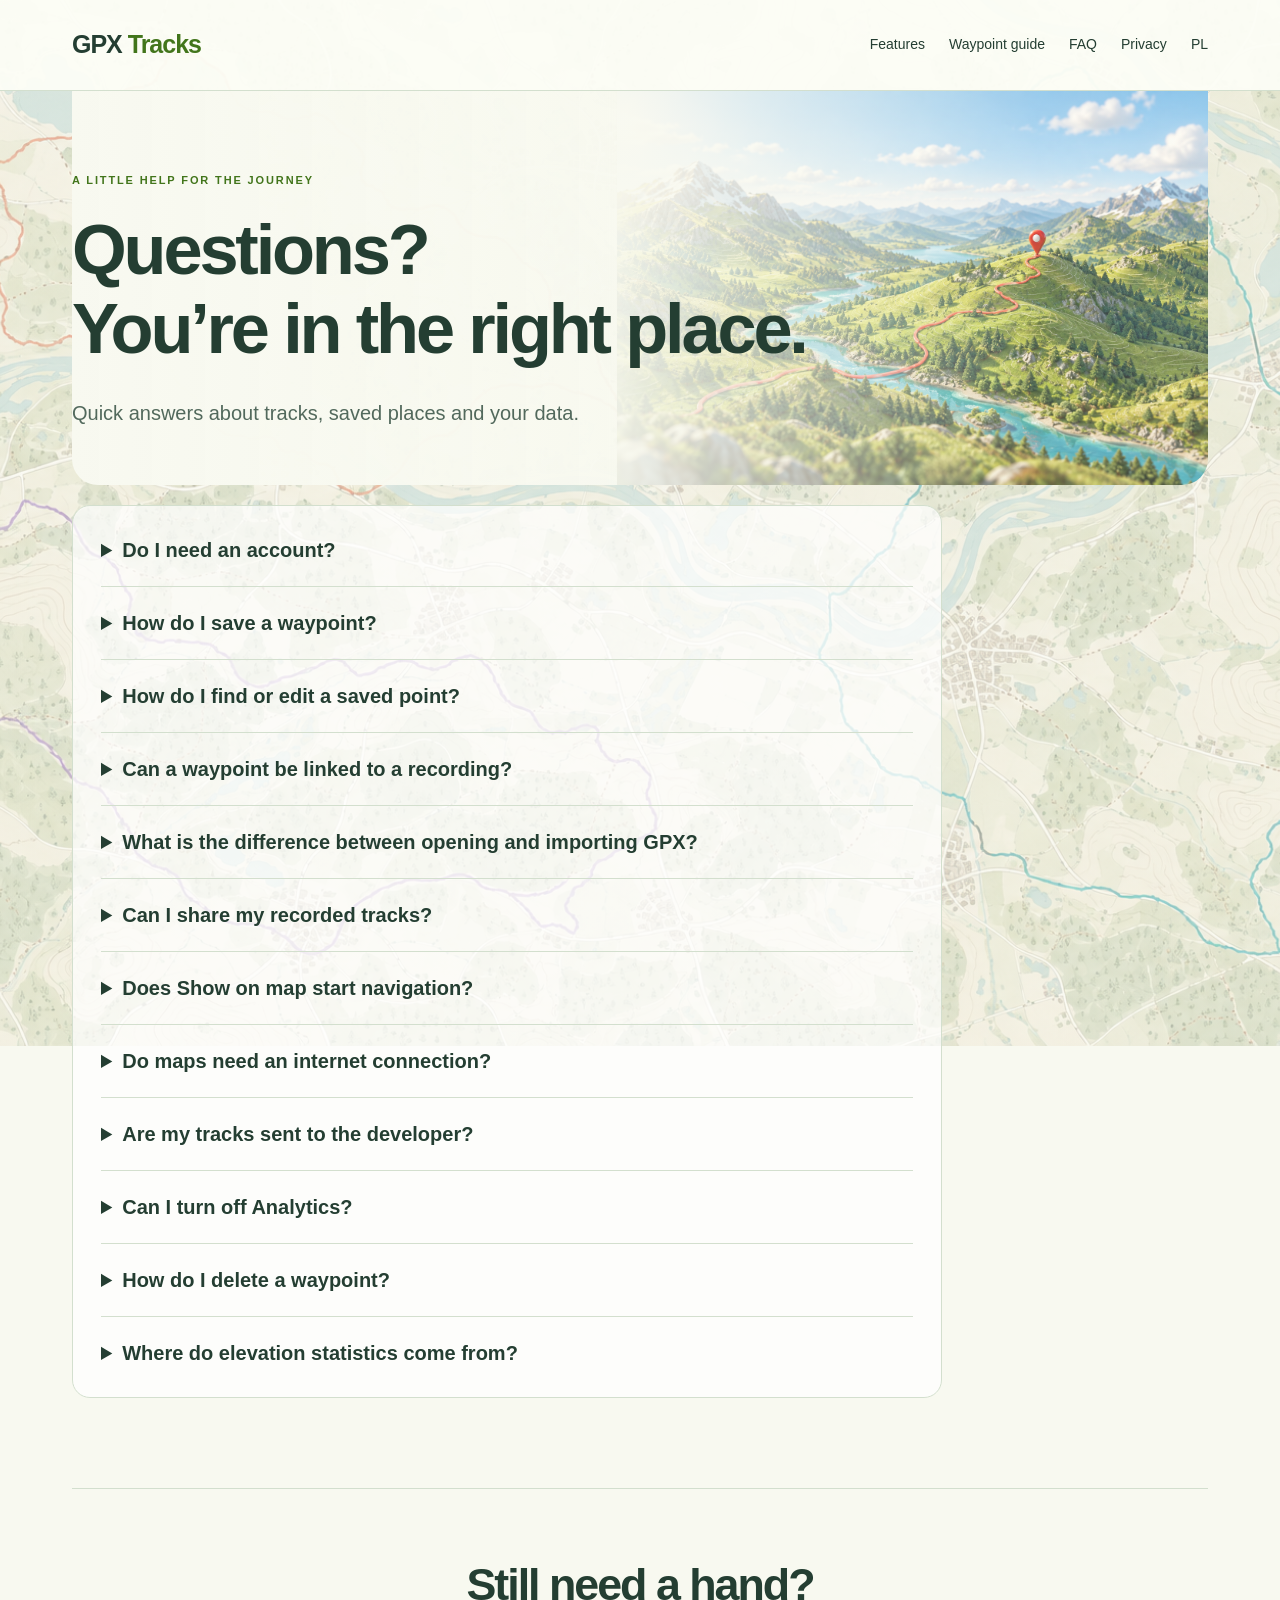
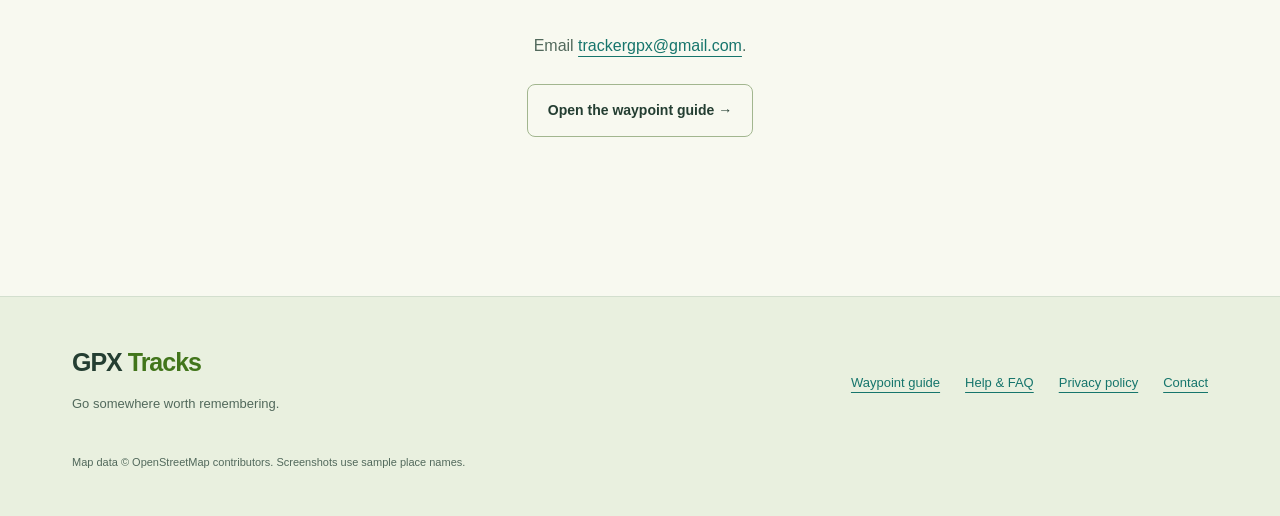
==== commit d6456bfe: "Tło jasne z mapka i paralaksa" ====
--- a/faq-en.html
+++ b/faq-en.html
@@ -1,2 +1,2 @@
 <!doctype html>
-<html lang="en"><head><meta charset="utf-8"><meta name="viewport" content="width=device-width, initial-scale=1"><meta name="description" content="Answers about GPX Tracks, waypoint editing, GPX import and export, local storage and optional analytics."><meta name="theme-color" content="#f8f9f0"><title>FAQ — GPX Tracks</title><link rel="stylesheet" href="style.css"><link rel="alternate" hreflang="en" href="faq-en.html"><link rel="alternate" hreflang="pl" href="faq.html"></head><body><a class="skip-link" href="#content">Skip to content</a><header><nav aria-label="Main navigation"><a class="brand" href="index.html">GPX <span>Tracks</span></a><div><a href="index.html#features">Features</a><a href="waypoints-en.html">Waypoint guide</a><a href="faq-en.html">FAQ</a><a href="privacy-en.html">Privacy</a><a href="faq.html" lang="pl" aria-label="Polska wersja strony">PL</a></div></nav></header><main id="content"><div class="page-heading"><p class="eyebrow">A LITTLE HELP FOR THE JOURNEY</p><h1>Questions?<br>You’re in the right place.</h1><p class="lead">Quick answers about tracks, saved places and your data.</p></div><section class="faq-list"><details id="basics"><summary>Do I need an account?</summary><p>No. You can record tracks and save waypoints without creating an account. Your tracks and saved places are stored locally on your phone.</p></details><details id="waypoints"><summary>How do I save a waypoint?</summary><p>Touch and hold a place on the map, enter a title, optionally add a description, choose an icon and tap Save. See the <a href="waypoints-en.html">illustrated waypoint guide</a>.</p></details><details id="find"><summary>How do I find or edit a saved point?</summary><p>Open the main menu and tap Saved waypoints. Select a point, then use Show on map or open its editor to change the name, note or icon.</p></details><details id="linked"><summary>Can a waypoint be linked to a recording?</summary><p>A point created while recording can retain a link to that track. Its details let you show or hide the linked track. Points saved outside a recording do not need a linked track.</p></details><details id="gpx"><summary>What is the difference between opening and importing GPX?</summary><p>Opening a GPX file shows a preview. Importing saves the track in your local library. You can open a file from your file manager with GPX Tracks or use Load GPX files in the app menu.</p></details><details id="export"><summary>Can I share my recorded tracks?</summary><p>Yes. Export a track as a GPX file and use the sharing options available on your phone. The app or person you share with receives that exported copy.</p></details><details id="navigation"><summary>Does Show on map start navigation?</summary><p>No. It centres the map on your point. GPX Tracks records and displays tracks and saved places; it does not provide turn-by-turn directions.</p></details><details id="offline"><summary>Do maps need an internet connection?</summary><p>The online maps need internet access. Experimental offline maps are not part of the current production offering.</p></details><details id="privacy"><summary>Are my tracks sent to the developer?</summary><p>Saved tracks, coordinates and waypoint content are not uploaded to the developer. Online map providers receive requests for the map area you view and standard connection data. Read the <a href="privacy-en.html">privacy policy</a> for details.</p></details><details id="analytics"><summary>Can I turn off Analytics?</summary><p>Yes, in Settings. Optional Firebase Analytics measures app usage without track coordinates, GPX file names or waypoint content.</p></details><details id="delete"><summary>How do I delete a waypoint?</summary><p>Open the point’s details, choose Delete waypoint and confirm. It disappears from the map and saved list. There is currently no restore control in the app.</p></details><details id="elevation"><summary>Where do elevation statistics come from?</summary><p>They are calculated locally from altitude measurements recorded by your device’s GPS. Coordinates are not sent to an external elevation service.</p></details></section><section class="closing"><h2>Still need a hand?</h2><p>Email <a href="mailto:trackergpx@gmail.com">trackergpx@gmail.com</a>.</p><a class="button secondary" href="waypoints-en.html">Open the waypoint guide →</a></section></main><footer><div><a class="brand" href="index.html">GPX <span>Tracks</span></a><p>Go somewhere worth remembering.</p></div><div><a href="waypoints-en.html">Waypoint guide</a><a href="faq-en.html">Help & FAQ</a><a href="privacy-en.html">Privacy policy</a><a href="mailto:trackergpx@gmail.com">Contact</a></div><small>Map data © OpenStreetMap contributors. Screenshots use sample place names.</small></footer></body></html>+<html lang="en"><head><meta charset="utf-8"><meta name="viewport" content="width=device-width, initial-scale=1"><meta name="description" content="Answers about GPX Tracks, waypoint editing, GPX import and export, local storage and optional analytics."><meta name="theme-color" content="#f8f9f0"><title>FAQ — GPX Tracks</title><link rel="stylesheet" href="style.css"><link rel="alternate" hreflang="en" href="faq-en.html"><link rel="alternate" hreflang="pl" href="faq.html"><script src="parallax.js" defer></script></head><body><a class="skip-link" href="#content">Skip to content</a><header><nav aria-label="Main navigation"><a class="brand" href="index.html">GPX <span>Tracks</span></a><div><a href="index.html#features">Features</a><a href="waypoints-en.html">Waypoint guide</a><a href="faq-en.html">FAQ</a><a href="privacy-en.html">Privacy</a><a href="faq.html" lang="pl" aria-label="Polska wersja strony">PL</a></div></nav></header><main id="content"><div class="page-heading"><p class="eyebrow">A LITTLE HELP FOR THE JOURNEY</p><h1>Questions?<br>You’re in the right place.</h1><p class="lead">Quick answers about tracks, saved places and your data.</p></div><section class="faq-list"><details id="basics"><summary>Do I need an account?</summary><p>No. You can record tracks and save waypoints without creating an account. Your tracks and saved places are stored locally on your phone.</p></details><details id="waypoints"><summary>How do I save a waypoint?</summary><p>Touch and hold a place on the map, enter a title, optionally add a description, choose an icon and tap Save. See the <a href="waypoints-en.html">illustrated waypoint guide</a>.</p></details><details id="find"><summary>How do I find or edit a saved point?</summary><p>Open the main menu and tap Saved waypoints. Select a point, then use Show on map or open its editor to change the name, note or icon.</p></details><details id="linked"><summary>Can a waypoint be linked to a recording?</summary><p>A point created while recording can retain a link to that track. Its details let you show or hide the linked track. Points saved outside a recording do not need a linked track.</p></details><details id="gpx"><summary>What is the difference between opening and importing GPX?</summary><p>Opening a GPX file shows a preview. Importing saves the track in your local library. You can open a file from your file manager with GPX Tracks or use Load GPX files in the app menu.</p></details><details id="export"><summary>Can I share my recorded tracks?</summary><p>Yes. Export a track as a GPX file and use the sharing options available on your phone. The app or person you share with receives that exported copy.</p></details><details id="navigation"><summary>Does Show on map start navigation?</summary><p>No. It centres the map on your point. GPX Tracks records and displays tracks and saved places; it does not provide turn-by-turn directions.</p></details><details id="offline"><summary>Do maps need an internet connection?</summary><p>The online maps need internet access. Experimental offline maps are not part of the current production offering.</p></details><details id="privacy"><summary>Are my tracks sent to the developer?</summary><p>Saved tracks, coordinates and waypoint content are not uploaded to the developer. Online map providers receive requests for the map area you view and standard connection data. Read the <a href="privacy-en.html">privacy policy</a> for details.</p></details><details id="analytics"><summary>Can I turn off Analytics?</summary><p>Yes, in Settings. Optional Firebase Analytics measures app usage without track coordinates, GPX file names or waypoint content.</p></details><details id="delete"><summary>How do I delete a waypoint?</summary><p>Open the point’s details, choose Delete waypoint and confirm. It disappears from the map and saved list. There is currently no restore control in the app.</p></details><details id="elevation"><summary>Where do elevation statistics come from?</summary><p>They are calculated locally from altitude measurements recorded by your device’s GPS. Coordinates are not sent to an external elevation service.</p></details></section><section class="closing"><h2>Still need a hand?</h2><p>Email <a href="mailto:trackergpx@gmail.com">trackergpx@gmail.com</a>.</p><a class="button secondary" href="waypoints-en.html">Open the waypoint guide →</a></section></main><footer><div><a class="brand" href="index.html">GPX <span>Tracks</span></a><p>Go somewhere worth remembering.</p></div><div><a href="waypoints-en.html">Waypoint guide</a><a href="faq-en.html">Help & FAQ</a><a href="privacy-en.html">Privacy policy</a><a href="mailto:trackergpx@gmail.com">Contact</a></div><small>Map data © OpenStreetMap contributors. Screenshots use sample place names.</small></footer></body></html>
--- a/style.css
+++ b/style.css
@@ -1,5 +1,5 @@
 /* Wspólny motyw strony aplikacji, poradnika i polityki. */
-:root{color-scheme:light;--bg:#f8f9f0;--panel:#eff6e6;--text:#243e32;--muted:#52695c;--lime:#42751b;--teal:#16756c;--line:#d3dfce;--dark:#101815}*{box-sizing:border-box}html{scroll-behavior:smooth;scroll-padding-top:30px}body{margin:0;background:radial-gradient(ellipse at 95% 3%,#e2f3d6,transparent 33%),radial-gradient(ellipse at 0 35%,#e3f2eb,transparent 28%),#f8f9f0;color:var(--text);font-family:Arial,Helvetica,sans-serif;line-height:1.65}a{color:var(--teal);text-underline-offset:5px}a:hover{color:var(--lime)}a:focus-visible,summary:focus-visible{outline:3px solid var(--lime);outline-offset:6px}img{display:block;max-width:100%;height:auto}figure{margin:0}header{border-bottom:1px solid var(--line);background:#fcfdf6f2}nav{max-width:1200px;margin:auto;min-height:90px;padding:20px 32px;display:flex;align-items:center;justify-content:space-between;gap:24px}nav div{display:flex;gap:24px;flex-wrap:wrap}nav a{text-decoration:none;color:var(--text);font-size:14px}.brand{font-size:25px;font-weight:800;letter-spacing:-1px;color:var(--text);text-decoration:none;white-space:nowrap}.brand span{color:var(--lime)}main{max-width:1200px;margin:auto;padding:0 32px 64px}section{margin:90px 0}h1,h2,h3,p{margin-top:0}h1,h2,h3{line-height:1.12;letter-spacing:-.045em}h1{font-size:clamp(44px,5.5vw,76px);font-weight:650;margin-bottom:28px}h2{font-size:clamp(30px,3.5vw,46px);font-weight:600;margin-bottom:24px}h3{font-size:24px;letter-spacing:-.025em}p{color:var(--muted);margin-bottom:20px}strong{color:var(--text)}.eyebrow{font-size:11px;font-weight:700;letter-spacing:.17em;color:var(--lime);margin-bottom:22px}.lead{font-size:20px;line-height:1.65;max-width:610px}.micro,.muted,.updated{font-size:14px;color:var(--muted)}.button{display:inline-flex;align-items:center;justify-content:center;gap:16px;background:#c5ed82;color:#243e18;border:1px solid #b8db7c;border-radius:8px;padding:14px 20px;text-decoration:none;font-weight:700;font-size:14px;min-height:50px}.button:hover{background:#d1f59a;color:#101815}.button.secondary{background:transparent;color:var(--text);border-color:#a2b68f}.button.secondary:hover{background:#e9f1dc}.actions{display:flex;flex-wrap:wrap;gap:12px;margin:30px 0 22px}.text-link{display:inline-block;font-weight:700;text-decoration:none;border-bottom:1px solid #75958b;padding-bottom:5px}.skip-link{position:absolute;left:20px;top:-100px;background:#c5ed82;color:#243e18;padding:12px;z-index:10}.skip-link:focus{top:10px}
+:root{color-scheme:light;--bg:#f8f9f0;--panel:#eff6e6;--text:#243e32;--muted:#52695c;--lime:#42751b;--teal:#16756c;--line:#d3dfce;--dark:#101815}*{box-sizing:border-box}html{scroll-behavior:smooth;scroll-padding-top:30px}body{margin:0;background:#f8f9f0;isolation:isolate;color:var(--text);font-family:Arial,Helvetica,sans-serif;line-height:1.65}a{color:var(--teal);text-underline-offset:5px}a:hover{color:var(--lime)}a:focus-visible,summary:focus-visible{outline:3px solid var(--lime);outline-offset:6px}img{display:block;max-width:100%;height:auto}figure{margin:0}header{border-bottom:1px solid var(--line);background:#fcfdf6f2}nav{max-width:1200px;margin:auto;min-height:90px;padding:20px 32px;display:flex;align-items:center;justify-content:space-between;gap:24px}nav div{display:flex;gap:24px;flex-wrap:wrap}nav a{text-decoration:none;color:var(--text);font-size:14px}.brand{font-size:25px;font-weight:800;letter-spacing:-1px;color:var(--text);text-decoration:none;white-space:nowrap}.brand span{color:var(--lime)}main{max-width:1200px;margin:auto;padding:0 32px 64px}section{margin:90px 0}h1,h2,h3,p{margin-top:0}h1,h2,h3{line-height:1.12;letter-spacing:-.045em}h1{font-size:clamp(44px,5.5vw,76px);font-weight:650;margin-bottom:28px}h2{font-size:clamp(30px,3.5vw,46px);font-weight:600;margin-bottom:24px}h3{font-size:24px;letter-spacing:-.025em}p{color:var(--muted);margin-bottom:20px}strong{color:var(--text)}.eyebrow{font-size:11px;font-weight:700;letter-spacing:.17em;color:var(--lime);margin-bottom:22px}.lead{font-size:20px;line-height:1.65;max-width:610px}.micro,.muted,.updated{font-size:14px;color:var(--muted)}.button{display:inline-flex;align-items:center;justify-content:center;gap:16px;background:#c5ed82;color:#243e18;border:1px solid #b8db7c;border-radius:8px;padding:14px 20px;text-decoration:none;font-weight:700;font-size:14px;min-height:50px}.button:hover{background:#d1f59a;color:#101815}.button.secondary{background:transparent;color:var(--text);border-color:#a2b68f}.button.secondary:hover{background:#e9f1dc}.actions{display:flex;flex-wrap:wrap;gap:12px;margin:30px 0 22px}.text-link{display:inline-block;font-weight:700;text-decoration:none;border-bottom:1px solid #75958b;padding-bottom:5px}.skip-link{position:absolute;left:20px;top:-100px;background:#c5ed82;color:#243e18;padding:12px;z-index:10}.skip-link:focus{top:10px}
 /* Oddzielamy ekran aplikacji od nagłówka, aby zachować czytelność obu elementów. */
 .landing-hero{display:grid;grid-template-columns:1.3fr .7fr;gap:68px;align-items:center;margin:58px 0 48px;min-height:670px}.hero-copy em{font-style:normal;color:var(--lime)}.hero-device{position:relative;max-width:300px;margin:0 auto;transform:rotate(4deg);padding:8px;border:1px solid #607364;border-radius:35px;background:#080d0a;box-shadow:15px 25px 60px #456f4933}.hero-device>img{border-radius:27px;width:100%}.floating-note{position:absolute;bottom:105px;left:-72px;right:-25px;display:flex;align-items:center;gap:14px;background:#fffef4f5;border:1px solid #c7d6b5;padding:18px;border-radius:12px;transform:rotate(-4deg);box-shadow:0 15px 35px #355a3920;font-size:15px;font-weight:700}.floating-note>span{font-size:30px;color:var(--lime)}.floating-note small{display:block;font-size:12px;font-weight:400;color:var(--muted)}.value-strip{display:flex;justify-content:space-between;gap:20px;border-top:1px solid var(--line);border-bottom:1px solid var(--line);padding:24px 0;color:var(--muted);font-size:14px}.value-strip span:before{content:'↗';color:var(--lime);margin-right:12px}.section-heading{max-width:730px}.grid{display:grid;grid-template-columns:repeat(auto-fit,minmax(220px,1fr));gap:20px}.card{padding:30px;background:linear-gradient(130deg,#ffffff,#f0f6e7);border:1px solid var(--line);border-radius:14px}.card p{font-size:15px;margin-bottom:0}.feature-number{display:block;color:var(--teal);font-size:11px;letter-spacing:.13em;margin-bottom:45px}.waypoint-feature,.library-feature,.guide-step{display:grid;grid-template-columns:1fr 1fr;gap:80px;align-items:center}.waypoint-feature{background:linear-gradient(130deg,#edf5de,#dcefe8);border:1px solid var(--line);border-radius:22px;padding:52px}.plain-list{padding:0;list-style:none;color:var(--muted)}.plain-list li{padding:12px 0;border-bottom:1px solid var(--line)}.plain-list strong{display:block}.phone-shot{max-width:295px;margin:0 auto}.phone-shot img{width:100%;border-radius:20px;border:1px solid #afc0a5;box-shadow:0 18px 45px #3c634b24}.phone-shot a{display:block;border-radius:20px}.phone-shot figcaption{font-size:12px;color:var(--muted);text-align:center;margin-top:15px}.steps{list-style:none;padding:0;display:grid;grid-template-columns:repeat(3,1fr);gap:35px;margin:38px 0}.steps span{font-size:34px;color:var(--teal);font-weight:400}.steps h3{margin:18px 0 14px}.steps p{font-size:15px}.library-feature figure{max-width:390px;margin:auto}.library-feature img{border-radius:18px;border:1px solid var(--line)}.privacy-feature{max-width:850px;padding:44px;border-left:3px solid var(--teal);background:#edf5e5}.closing{text-align:center;padding-top:35px;border-top:1px solid var(--line)}.closing h2{margin-top:35px}.closing p{margin-top:20px}.closing .button{margin:5px}.legacy-banner{width:100%;max-width:850px;margin:0 auto 45px;border:1px solid var(--line);border-radius:16px}footer{padding:45px max(24px,calc((100vw - 1136px)/2));border-top:1px solid var(--line);background:#e9f0df;display:flex;justify-content:space-between;gap:30px;flex-wrap:wrap}footer p{font-size:13px;margin:9px 0}footer>div:nth-child(2){display:flex;flex-wrap:wrap;align-items:center;gap:25px;font-size:13px}footer small{width:100%;font-size:11px;color:var(--muted)}.page-heading{padding:80px 0 35px;max-width:800px}.page-heading .muted{max-width:640px}.guide-step{border-top:1px solid var(--line);padding-top:60px;scroll-margin-top:30px}.guide-step>div{max-width:530px}.tip{color:var(--muted);font-size:14px;border-left:3px solid var(--teal);padding:16px 20px;background:var(--panel);margin:26px 0}.example-note{border:1px solid var(--line);border-radius:12px;padding:22px;margin:25px 0;background:#fff9df}.example-note small{display:block;font-size:10px;letter-spacing:.13em;color:var(--teal);margin-bottom:12px}.example-note strong{font-size:23px}.example-note p{margin:6px 0 0}.faq-list{max-width:870px;margin-top:20px}.faq-list details{border-bottom:1px solid var(--line);padding:22px 0}.faq-list summary{cursor:pointer;font-size:20px;font-weight:600;line-height:1.4}.faq-list details p{margin:16px 0 2px;max-width:750px}.faq-list details:target{background:#e6f3d5;padding:22px;border-radius:10px}.policy,main:has(.updated){max-width:870px;padding:55px 35px;background:#fffef8f5;margin:40px auto;border:1px solid var(--line);border-radius:16px}.policy h1{font-size:45px}.policy h2{font-size:25px;margin-top:35px}.policy p,.policy li{font-size:16px}.policy code{overflow-wrap:anywhere}li{margin-bottom:10px}
 /* Zgodność z wcześniejszymi stronami PL podczas etapowego tłumaczenia. */
@@ -19,3 +19,9 @@
 .page-heading{max-width:none;padding-right:30%;background:linear-gradient(90deg,#f8f9f0 0%,#f8f9f0f5 47%,#f8f9f040 85%),url('assets/sunny-trail.png') right center/auto 100% no-repeat;border-radius:0 0 26px 26px}.page-heading h1{max-width:750px}.page-heading .lead,.page-heading .muted{max-width:650px}.faq-list{background:#ffffffb5;border-radius:18px;padding:8px 28px;border:1px solid var(--line)}.faq-list details:last-child{border-bottom:0}.legacy-banner{box-shadow:0 15px 35px #36583b1a}
 @media(max-width:900px){.landing-hero{gap:26px;padding:30px 22px}.hero-device{max-width:230px}.page-heading{padding-right:18%}}
 @media(max-width:640px){.landing-hero{margin-left:-6px;margin-right:-6px;padding:28px 20px;background:linear-gradient(180deg,#f7faed 0%,#f7faed 40%,#f7faedbd 56%,#f7faed10 80%),url('assets/sunny-trail.png') center bottom/auto 58% no-repeat}.hero-copy h1{font-size:clamp(34px,10.8vw,43px)}.floating-note{left:-24px;right:-24px}.value-strip{padding:20px}.page-heading{padding:40px 0 30px;background:linear-gradient(90deg,#f8f9f0f5,#f8f9f0d9),url('assets/sunny-trail.png') center/cover}.faq-list{padding:5px 18px}.steps li{padding-top:20px}.library-feature figure{transform:none}}
+
+/* Zapas pod ekranem pozwala przesuwać mapę wolniej od treści bez odsłaniania jej krawędzi. */
+body:before{content:"";position:fixed;inset:0 0 calc(-1 * var(--map-travel, 0px));transform:translate3d(0,var(--map-offset, 0px),0);z-index:-1;pointer-events:none;background:linear-gradient(#f8f9f073,#f8f9f073),url('assets/map-tracks-background.png') center/cover no-repeat}
+@media(max-width:640px){body:before{background-image:linear-gradient(#f8f9f09c,#f8f9f09c),url('assets/map-tracks-background.png');background-position:42% center}}
+
+@media(prefers-reduced-motion:reduce){body:before{inset:0;transform:none}}
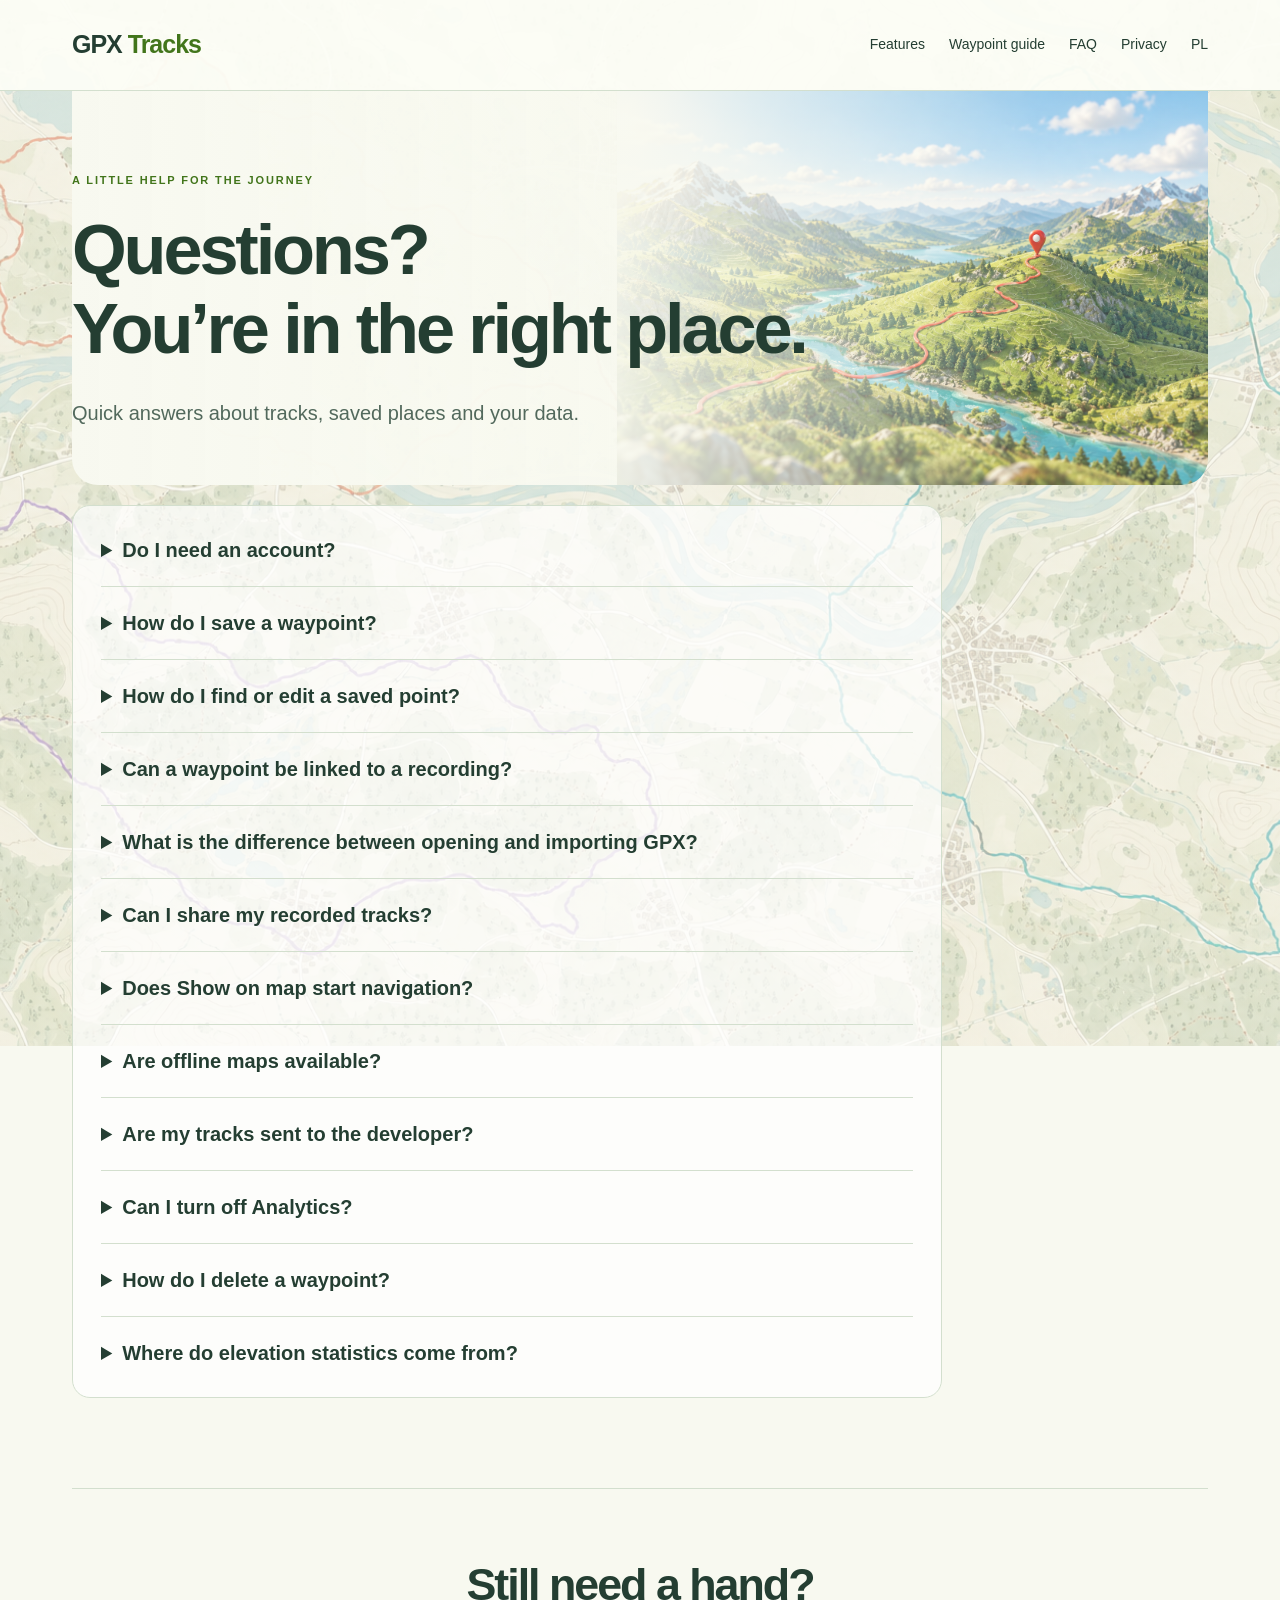
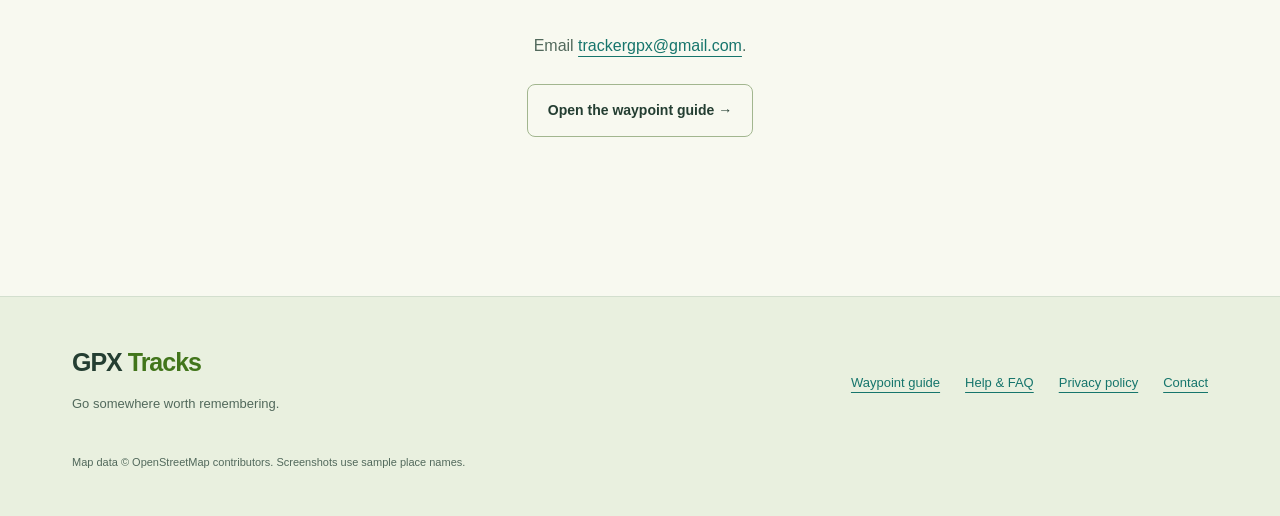
==== commit c6570a55: "Ostatnio po waypointach" ====
--- a/faq-en.html
+++ b/faq-en.html
@@ -1,2 +1,2 @@
 <!doctype html>
-<html lang="en"><head><meta charset="utf-8"><meta name="viewport" content="width=device-width, initial-scale=1"><meta name="description" content="Answers about GPX Tracks, waypoint editing, GPX import and export, local storage and optional analytics."><meta name="theme-color" content="#f8f9f0"><title>FAQ — GPX Tracks</title><link rel="stylesheet" href="style.css"><link rel="alternate" hreflang="en" href="faq-en.html"><link rel="alternate" hreflang="pl" href="faq.html"><script src="parallax.js" defer></script></head><body><a class="skip-link" href="#content">Skip to content</a><header><nav aria-label="Main navigation"><a class="brand" href="index.html">GPX <span>Tracks</span></a><div><a href="index.html#features">Features</a><a href="waypoints-en.html">Waypoint guide</a><a href="faq-en.html">FAQ</a><a href="privacy-en.html">Privacy</a><a href="faq.html" lang="pl" aria-label="Polska wersja strony">PL</a></div></nav></header><main id="content"><div class="page-heading"><p class="eyebrow">A LITTLE HELP FOR THE JOURNEY</p><h1>Questions?<br>You’re in the right place.</h1><p class="lead">Quick answers about tracks, saved places and your data.</p></div><section class="faq-list"><details id="basics"><summary>Do I need an account?</summary><p>No. You can record tracks and save waypoints without creating an account. Your tracks and saved places are stored locally on your phone.</p></details><details id="waypoints"><summary>How do I save a waypoint?</summary><p>Touch and hold a place on the map, enter a title, optionally add a description, choose an icon and tap Save. See the <a href="waypoints-en.html">illustrated waypoint guide</a>.</p></details><details id="find"><summary>How do I find or edit a saved point?</summary><p>Open the main menu and tap Saved waypoints. Select a point, then use Show on map or open its editor to change the name, note or icon.</p></details><details id="linked"><summary>Can a waypoint be linked to a recording?</summary><p>A point created while recording can retain a link to that track. Its details let you show or hide the linked track. Points saved outside a recording do not need a linked track.</p></details><details id="gpx"><summary>What is the difference between opening and importing GPX?</summary><p>Opening a GPX file shows a preview. Importing saves the track in your local library. You can open a file from your file manager with GPX Tracks or use Load GPX files in the app menu.</p></details><details id="export"><summary>Can I share my recorded tracks?</summary><p>Yes. Export a track as a GPX file and use the sharing options available on your phone. The app or person you share with receives that exported copy.</p></details><details id="navigation"><summary>Does Show on map start navigation?</summary><p>No. It centres the map on your point. GPX Tracks records and displays tracks and saved places; it does not provide turn-by-turn directions.</p></details><details id="offline"><summary>Do maps need an internet connection?</summary><p>The online maps need internet access. Experimental offline maps are not part of the current production offering.</p></details><details id="privacy"><summary>Are my tracks sent to the developer?</summary><p>Saved tracks, coordinates and waypoint content are not uploaded to the developer. Online map providers receive requests for the map area you view and standard connection data. Read the <a href="privacy-en.html">privacy policy</a> for details.</p></details><details id="analytics"><summary>Can I turn off Analytics?</summary><p>Yes, in Settings. Optional Firebase Analytics measures app usage without track coordinates, GPX file names or waypoint content.</p></details><details id="delete"><summary>How do I delete a waypoint?</summary><p>Open the point’s details, choose Delete waypoint and confirm. It disappears from the map and saved list. There is currently no restore control in the app.</p></details><details id="elevation"><summary>Where do elevation statistics come from?</summary><p>They are calculated locally from altitude measurements recorded by your device’s GPS. Coordinates are not sent to an external elevation service.</p></details></section><section class="closing"><h2>Still need a hand?</h2><p>Email <a href="mailto:trackergpx@gmail.com">trackergpx@gmail.com</a>.</p><a class="button secondary" href="waypoints-en.html">Open the waypoint guide →</a></section></main><footer><div><a class="brand" href="index.html">GPX <span>Tracks</span></a><p>Go somewhere worth remembering.</p></div><div><a href="waypoints-en.html">Waypoint guide</a><a href="faq-en.html">Help & FAQ</a><a href="privacy-en.html">Privacy policy</a><a href="mailto:trackergpx@gmail.com">Contact</a></div><small>Map data © OpenStreetMap contributors. Screenshots use sample place names.</small></footer></body></html>+<html lang="en"><head><meta charset="utf-8"><meta name="viewport" content="width=device-width, initial-scale=1"><meta name="description" content="Answers about GPX Tracks, waypoint editing, GPX import and export, local storage and optional analytics."><meta name="theme-color" content="#f8f9f0"><title>FAQ — GPX Tracks</title><link rel="stylesheet" href="style.css"><link rel="alternate" hreflang="en" href="faq-en.html"><link rel="alternate" hreflang="pl" href="faq.html"><script src="parallax.js" defer></script></head><body><a class="skip-link" href="#content">Skip to content</a><header><nav aria-label="Main navigation"><a class="brand" href="index.html">GPX <span>Tracks</span></a><div><a href="index.html#features">Features</a><a href="waypoints-en.html">Waypoint guide</a><a href="faq-en.html">FAQ</a><a href="privacy-en.html">Privacy</a><a href="faq.html" lang="pl" aria-label="Polska wersja strony">PL</a></div></nav></header><main id="content"><div class="page-heading"><p class="eyebrow">A LITTLE HELP FOR THE JOURNEY</p><h1>Questions?<br>You’re in the right place.</h1><p class="lead">Quick answers about tracks, saved places and your data.</p></div><section class="faq-list"><details id="basics"><summary>Do I need an account?</summary><p>No. You can record tracks and save waypoints without creating an account. Your tracks and saved places are stored locally on your phone.</p></details><details id="waypoints"><summary>How do I save a waypoint?</summary><p>Touch and hold a place on the map, enter a title, optionally add a description, choose an icon and tap Save. See the <a href="waypoints-en.html">illustrated waypoint guide</a>.</p></details><details id="find"><summary>How do I find or edit a saved point?</summary><p>Open the main menu and tap Saved waypoints. Select a point, then use Show on map or open its editor to change the name, note or icon.</p></details><details id="linked"><summary>Can a waypoint be linked to a recording?</summary><p>A point created while recording can retain a link to that track. Its details let you show or hide the linked track. Points saved outside a recording do not need a linked track.</p></details><details id="gpx"><summary>What is the difference between opening and importing GPX?</summary><p>Opening a GPX file shows a preview. Importing saves the track in your local library. You can open a file from your file manager with GPX Tracks or use Load GPX files in the app menu.</p></details><details id="export"><summary>Can I share my recorded tracks?</summary><p>Yes. Export a track as a GPX file and use the sharing options available on your phone. The app or person you share with receives that exported copy.</p></details><details id="navigation"><summary>Does Show on map start navigation?</summary><p>No. It centres the map on your point. GPX Tracks records and displays tracks and saved places; it does not provide turn-by-turn directions.</p></details><details id="offline"><summary>Are offline maps available?</summary><p>The current release provides online maps. Offline maps are still in development.</p></details><details id="privacy"><summary>Are my tracks sent to the developer?</summary><p>Saved tracks, coordinates and waypoint content are not uploaded to the developer. Online map providers receive requests for the map area you view and standard connection data. Read the <a href="privacy-en.html">privacy policy</a> for details.</p></details><details id="analytics"><summary>Can I turn off Analytics?</summary><p>Yes, in Settings. Optional Firebase Analytics measures app usage without track coordinates, GPX file names or waypoint content.</p></details><details id="delete"><summary>How do I delete a waypoint?</summary><p>Open the point’s details, choose Delete waypoint and confirm. It disappears from the map and saved list. There is currently no restore control in the app.</p></details><details id="elevation"><summary>Where do elevation statistics come from?</summary><p>They are calculated locally from altitude measurements recorded by your device’s GPS.</p></details></section><section class="closing"><h2>Still need a hand?</h2><p>Email <a href="mailto:trackergpx@gmail.com">trackergpx@gmail.com</a>.</p><a class="button secondary" href="waypoints-en.html">Open the waypoint guide →</a></section></main><footer><div><a class="brand" href="index.html">GPX <span>Tracks</span></a><p>Go somewhere worth remembering.</p></div><div><a href="waypoints-en.html">Waypoint guide</a><a href="faq-en.html">Help & FAQ</a><a href="privacy-en.html">Privacy policy</a><a href="mailto:trackergpx@gmail.com">Contact</a></div><small>Map data © OpenStreetMap contributors. Screenshots use sample place names.</small></footer></body></html>
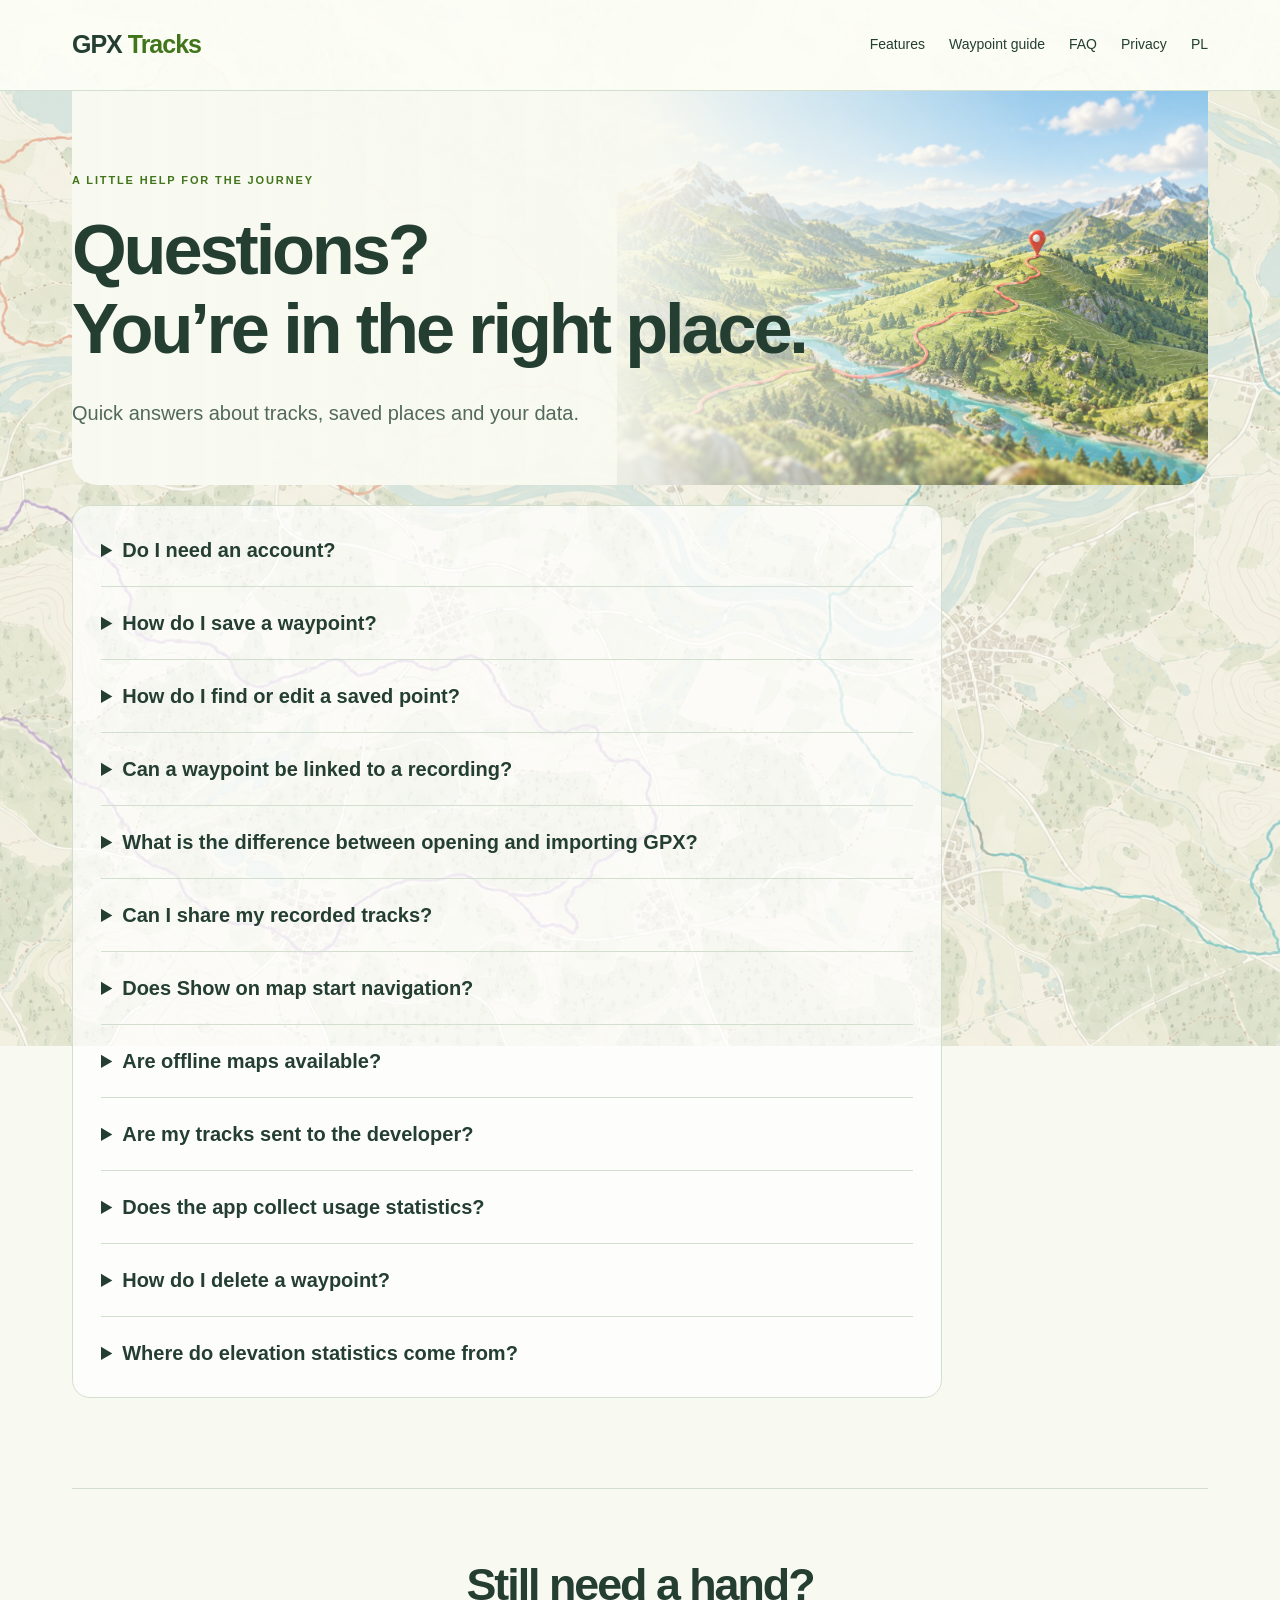
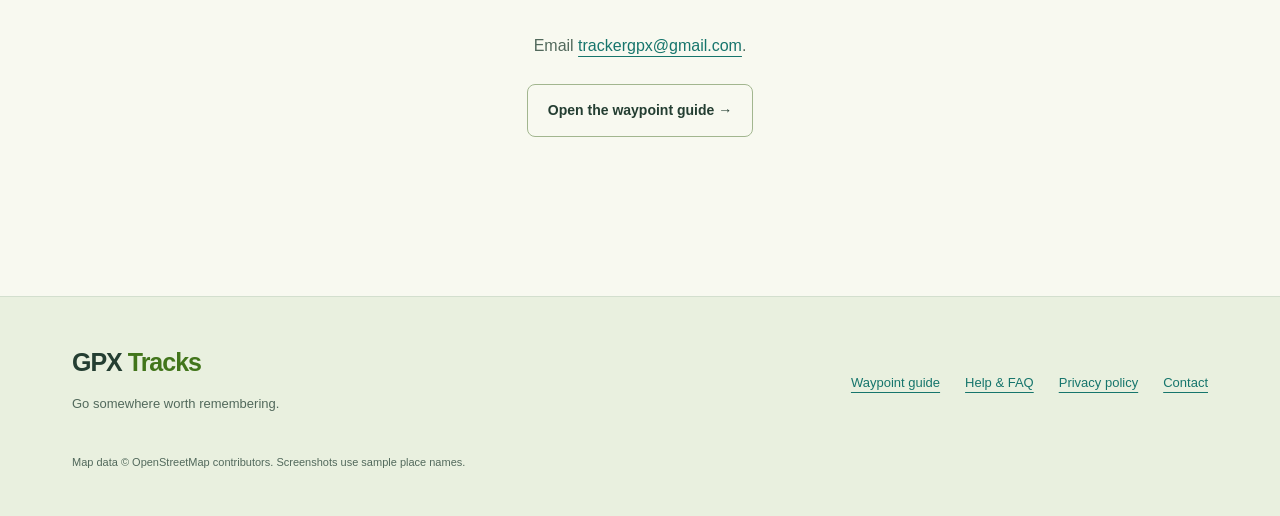
==== commit 1027a09e: "Update po usunięciu firebase, i inni" ====
--- a/faq-en.html
+++ b/faq-en.html
@@ -1,2 +1,2 @@
 <!doctype html>
-<html lang="en"><head><meta charset="utf-8"><meta name="viewport" content="width=device-width, initial-scale=1"><meta name="description" content="Answers about GPX Tracks, waypoint editing, GPX import and export, local storage and optional analytics."><meta name="theme-color" content="#f8f9f0"><title>FAQ — GPX Tracks</title><link rel="stylesheet" href="style.css"><link rel="alternate" hreflang="en" href="faq-en.html"><link rel="alternate" hreflang="pl" href="faq.html"><script src="parallax.js" defer></script></head><body><a class="skip-link" href="#content">Skip to content</a><header><nav aria-label="Main navigation"><a class="brand" href="index.html">GPX <span>Tracks</span></a><div><a href="index.html#features">Features</a><a href="waypoints-en.html">Waypoint guide</a><a href="faq-en.html">FAQ</a><a href="privacy-en.html">Privacy</a><a href="faq.html" lang="pl" aria-label="Polska wersja strony">PL</a></div></nav></header><main id="content"><div class="page-heading"><p class="eyebrow">A LITTLE HELP FOR THE JOURNEY</p><h1>Questions?<br>You’re in the right place.</h1><p class="lead">Quick answers about tracks, saved places and your data.</p></div><section class="faq-list"><details id="basics"><summary>Do I need an account?</summary><p>No. You can record tracks and save waypoints without creating an account. Your tracks and saved places are stored locally on your phone.</p></details><details id="waypoints"><summary>How do I save a waypoint?</summary><p>Touch and hold a place on the map, enter a title, optionally add a description, choose an icon and tap Save. See the <a href="waypoints-en.html">illustrated waypoint guide</a>.</p></details><details id="find"><summary>How do I find or edit a saved point?</summary><p>Open the main menu and tap Saved waypoints. Select a point, then use Show on map or open its editor to change the name, note or icon.</p></details><details id="linked"><summary>Can a waypoint be linked to a recording?</summary><p>A point created while recording can retain a link to that track. Its details let you show or hide the linked track. Points saved outside a recording do not need a linked track.</p></details><details id="gpx"><summary>What is the difference between opening and importing GPX?</summary><p>Opening a GPX file shows a preview. Importing saves the track in your local library. You can open a file from your file manager with GPX Tracks or use Load GPX files in the app menu.</p></details><details id="export"><summary>Can I share my recorded tracks?</summary><p>Yes. Export a track as a GPX file and use the sharing options available on your phone. The app or person you share with receives that exported copy.</p></details><details id="navigation"><summary>Does Show on map start navigation?</summary><p>No. It centres the map on your point. GPX Tracks records and displays tracks and saved places; it does not provide turn-by-turn directions.</p></details><details id="offline"><summary>Are offline maps available?</summary><p>The current release provides online maps. Offline maps are still in development.</p></details><details id="privacy"><summary>Are my tracks sent to the developer?</summary><p>Saved tracks, coordinates and waypoint content are not uploaded to the developer. Online map providers receive requests for the map area you view and standard connection data. Read the <a href="privacy-en.html">privacy policy</a> for details.</p></details><details id="analytics"><summary>Can I turn off Analytics?</summary><p>Yes, in Settings. Optional Firebase Analytics measures app usage without track coordinates, GPX file names or waypoint content.</p></details><details id="delete"><summary>How do I delete a waypoint?</summary><p>Open the point’s details, choose Delete waypoint and confirm. It disappears from the map and saved list. There is currently no restore control in the app.</p></details><details id="elevation"><summary>Where do elevation statistics come from?</summary><p>They are calculated locally from altitude measurements recorded by your device’s GPS.</p></details></section><section class="closing"><h2>Still need a hand?</h2><p>Email <a href="mailto:trackergpx@gmail.com">trackergpx@gmail.com</a>.</p><a class="button secondary" href="waypoints-en.html">Open the waypoint guide →</a></section></main><footer><div><a class="brand" href="index.html">GPX <span>Tracks</span></a><p>Go somewhere worth remembering.</p></div><div><a href="waypoints-en.html">Waypoint guide</a><a href="faq-en.html">Help & FAQ</a><a href="privacy-en.html">Privacy policy</a><a href="mailto:trackergpx@gmail.com">Contact</a></div><small>Map data © OpenStreetMap contributors. Screenshots use sample place names.</small></footer></body></html>+<html lang="en"><head><meta charset="utf-8"><meta name="viewport" content="width=device-width, initial-scale=1"><meta name="description" content="Answers about GPX Tracks, waypoint editing, GPX import and export, local storage and the absence of analytics."><meta name="theme-color" content="#f8f9f0"><title>FAQ — GPX Tracks</title><link rel="stylesheet" href="style.css"><link rel="alternate" hreflang="en" href="faq-en.html"><link rel="alternate" hreflang="pl" href="faq.html"><script src="parallax.js" defer></script></head><body><a class="skip-link" href="#content">Skip to content</a><header><nav aria-label="Main navigation"><a class="brand" href="index.html">GPX <span>Tracks</span></a><div><a href="index.html#features">Features</a><a href="waypoints-en.html">Waypoint guide</a><a href="faq-en.html">FAQ</a><a href="privacy-en.html">Privacy</a><a href="faq.html" lang="pl" aria-label="Polska wersja strony">PL</a></div></nav></header><main id="content"><div class="page-heading"><p class="eyebrow">A LITTLE HELP FOR THE JOURNEY</p><h1>Questions?<br>You’re in the right place.</h1><p class="lead">Quick answers about tracks, saved places and your data.</p></div><section class="faq-list"><details id="basics"><summary>Do I need an account?</summary><p>No. You can record tracks and save waypoints without creating an account. Your tracks and saved places are stored locally on your phone.</p></details><details id="waypoints"><summary>How do I save a waypoint?</summary><p>Touch and hold a place on the map, enter a title, optionally add a description, choose an icon and tap Save. See the <a href="waypoints-en.html">illustrated waypoint guide</a>.</p></details><details id="find"><summary>How do I find or edit a saved point?</summary><p>Open the main menu and tap Saved waypoints. Select a point, then use Show on map or open its editor to change the name, note or icon.</p></details><details id="linked"><summary>Can a waypoint be linked to a recording?</summary><p>A point created while recording can retain a link to that track. Its details let you show or hide the linked track. Points saved outside a recording do not need a linked track.</p></details><details id="gpx"><summary>What is the difference between opening and importing GPX?</summary><p>Opening a GPX file shows a preview. Importing saves the track in your local library. You can open a file from your file manager with GPX Tracks or use Load GPX files in the app menu.</p></details><details id="export"><summary>Can I share my recorded tracks?</summary><p>Yes. Export a track as a GPX file and use the sharing options available on your phone. The app or person you share with receives that exported copy.</p></details><details id="navigation"><summary>Does Show on map start navigation?</summary><p>No. It centres the map on your point. GPX Tracks records and displays tracks and saved places; it does not provide turn-by-turn directions.</p></details><details id="offline"><summary>Are offline maps available?</summary><p>The current release provides online maps. Offline maps are still in development.</p></details><details id="privacy"><summary>Are my tracks sent to the developer?</summary><p>Saved tracks, coordinates and waypoint content are not uploaded to the developer. Online map providers receive requests for the map area you view and standard connection data. Read the <a href="privacy-en.html">privacy policy</a> for details.</p></details><details id="analytics"><summary>Does the app collect usage statistics?</summary><p>No. GPX Tracks does not use analytics or collect usage statistics.</p></details><details id="delete"><summary>How do I delete a waypoint?</summary><p>Open the point’s details, choose Delete waypoint and confirm. It disappears from the map and saved list. There is currently no restore control in the app.</p></details><details id="elevation"><summary>Where do elevation statistics come from?</summary><p>They are calculated locally from altitude measurements recorded by your device’s GPS.</p></details></section><section class="closing"><h2>Still need a hand?</h2><p>Email <a href="mailto:trackergpx@gmail.com">trackergpx@gmail.com</a>.</p><a class="button secondary" href="waypoints-en.html">Open the waypoint guide →</a></section></main><footer><div><a class="brand" href="index.html">GPX <span>Tracks</span></a><p>Go somewhere worth remembering.</p></div><div><a href="waypoints-en.html">Waypoint guide</a><a href="faq-en.html">Help & FAQ</a><a href="privacy-en.html">Privacy policy</a><a href="mailto:trackergpx@gmail.com">Contact</a></div><small>Map data © OpenStreetMap contributors. Screenshots use sample place names.</small></footer></body></html>
--- a/style.css
+++ b/style.css
@@ -25,3 +25,20 @@
 @media(max-width:640px){body:before{background-image:linear-gradient(#f8f9f09c,#f8f9f09c),url('assets/map-tracks-background.png');background-position:42% center}}
 
 @media(prefers-reduced-motion:reduce){body:before{inset:0;transform:none}}
+
+/* Poradnik potrzebuje jednolitego podkładu pod instrukcją, aby mapa nie konkurowała z tekstem. */
+.guide-page .page-heading{margin-top:32px;padding:44px 38% 36px 40px;border:1px solid var(--line);border-radius:24px;background-color:var(--bg)}
+.guide-page .page-heading h1{font-size:clamp(38px,4.8vw,64px)}
+.guide-page .page-heading .lead{font-size:19px}
+.guide-page .guide-step{grid-template-columns:minmax(0,1.2fr) minmax(0,.8fr);gap:48px;margin:32px 0;padding:40px;background:#fffef8;border:1px solid var(--line);border-radius:24px;box-shadow:0 12px 32px #36583b0d}
+.guide-page .guide-step>div{min-width:0;max-width:560px}
+.guide-page .guide-step h2{font-size:clamp(28px,3vw,40px);text-wrap:balance}
+.guide-page .guide-step .eyebrow{margin-bottom:18px}
+.guide-page .guide-step .phone-shot{width:100%;max-width:250px;min-width:0}
+.guide-page .guide-step .phone-shot img{background:var(--panel);border:1px solid #9fb69d;box-shadow:0 12px 28px #36583b20}
+.guide-page .guide-step .phone-shot figcaption{color:var(--muted);line-height:1.5}
+.guide-page .tip{margin-bottom:0;border-radius:0 10px 10px 0}
+.guide-page main>section:not(.guide-step){background:#fffef8;border:1px solid var(--line);border-radius:24px;padding:36px 40px;margin:32px 0}
+.guide-page .closing h2{margin-top:0}
+@media(max-width:900px){.guide-page .page-heading{padding:32px 25% 30px 30px}.guide-page .guide-step{gap:28px;padding:30px}}
+@media(max-width:640px){.guide-page main{padding:0 16px 32px}.guide-page .page-heading{margin-top:20px;padding:28px 22px;border-radius:18px}.guide-page .page-heading h1{font-size:clamp(32px,9vw,43px)}.guide-page .page-heading .lead{font-size:18px}.guide-page .guide-step{grid-template-columns:minmax(0,1fr);gap:24px;padding:26px 22px;margin:22px 0;border-radius:18px}.guide-page .guide-step .phone-shot{max-width:240px}.guide-page .guide-step p,.guide-page .guide-step strong{overflow-wrap:anywhere}.guide-page main>section:not(.guide-step){padding:26px 22px;border-radius:18px;margin:22px 0}.guide-page .grid{grid-template-columns:minmax(0,1fr)}.guide-page .tip{padding:14px 16px}.guide-page .eyebrow{letter-spacing:.12em}}
